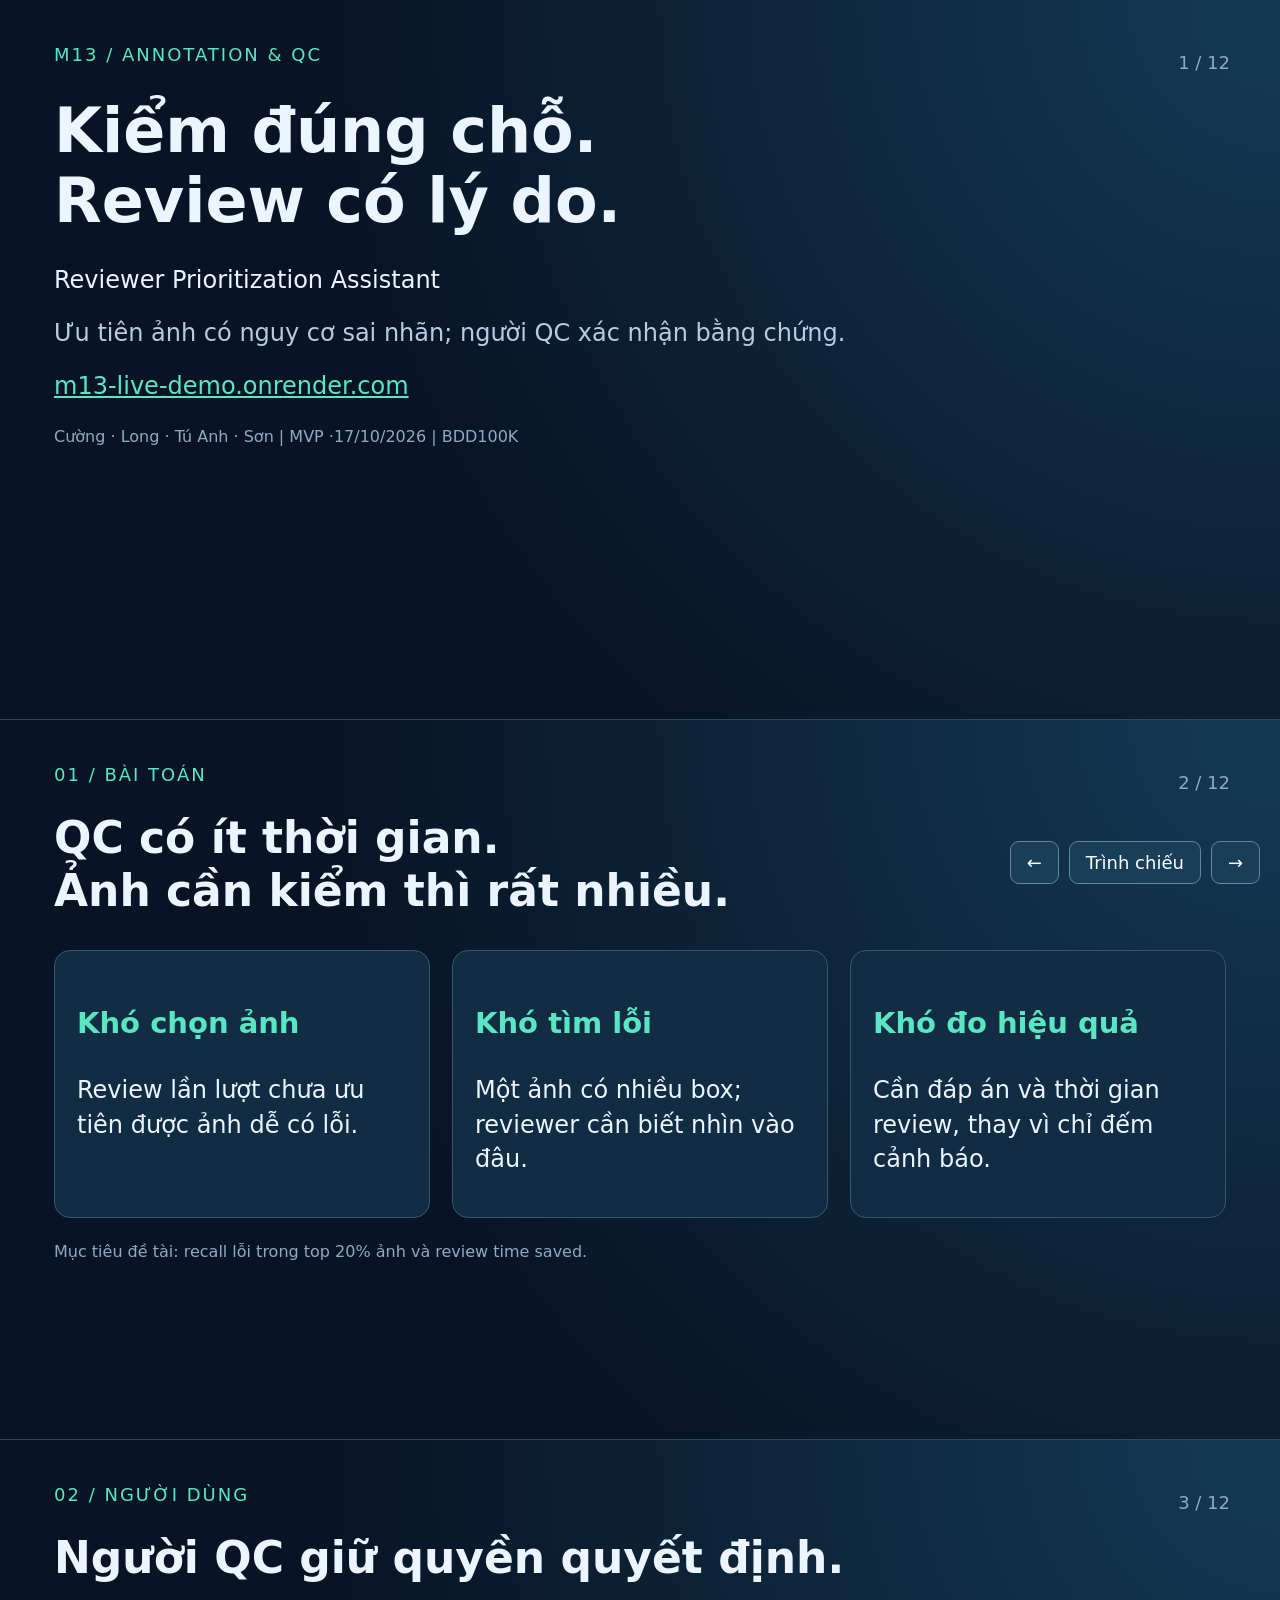
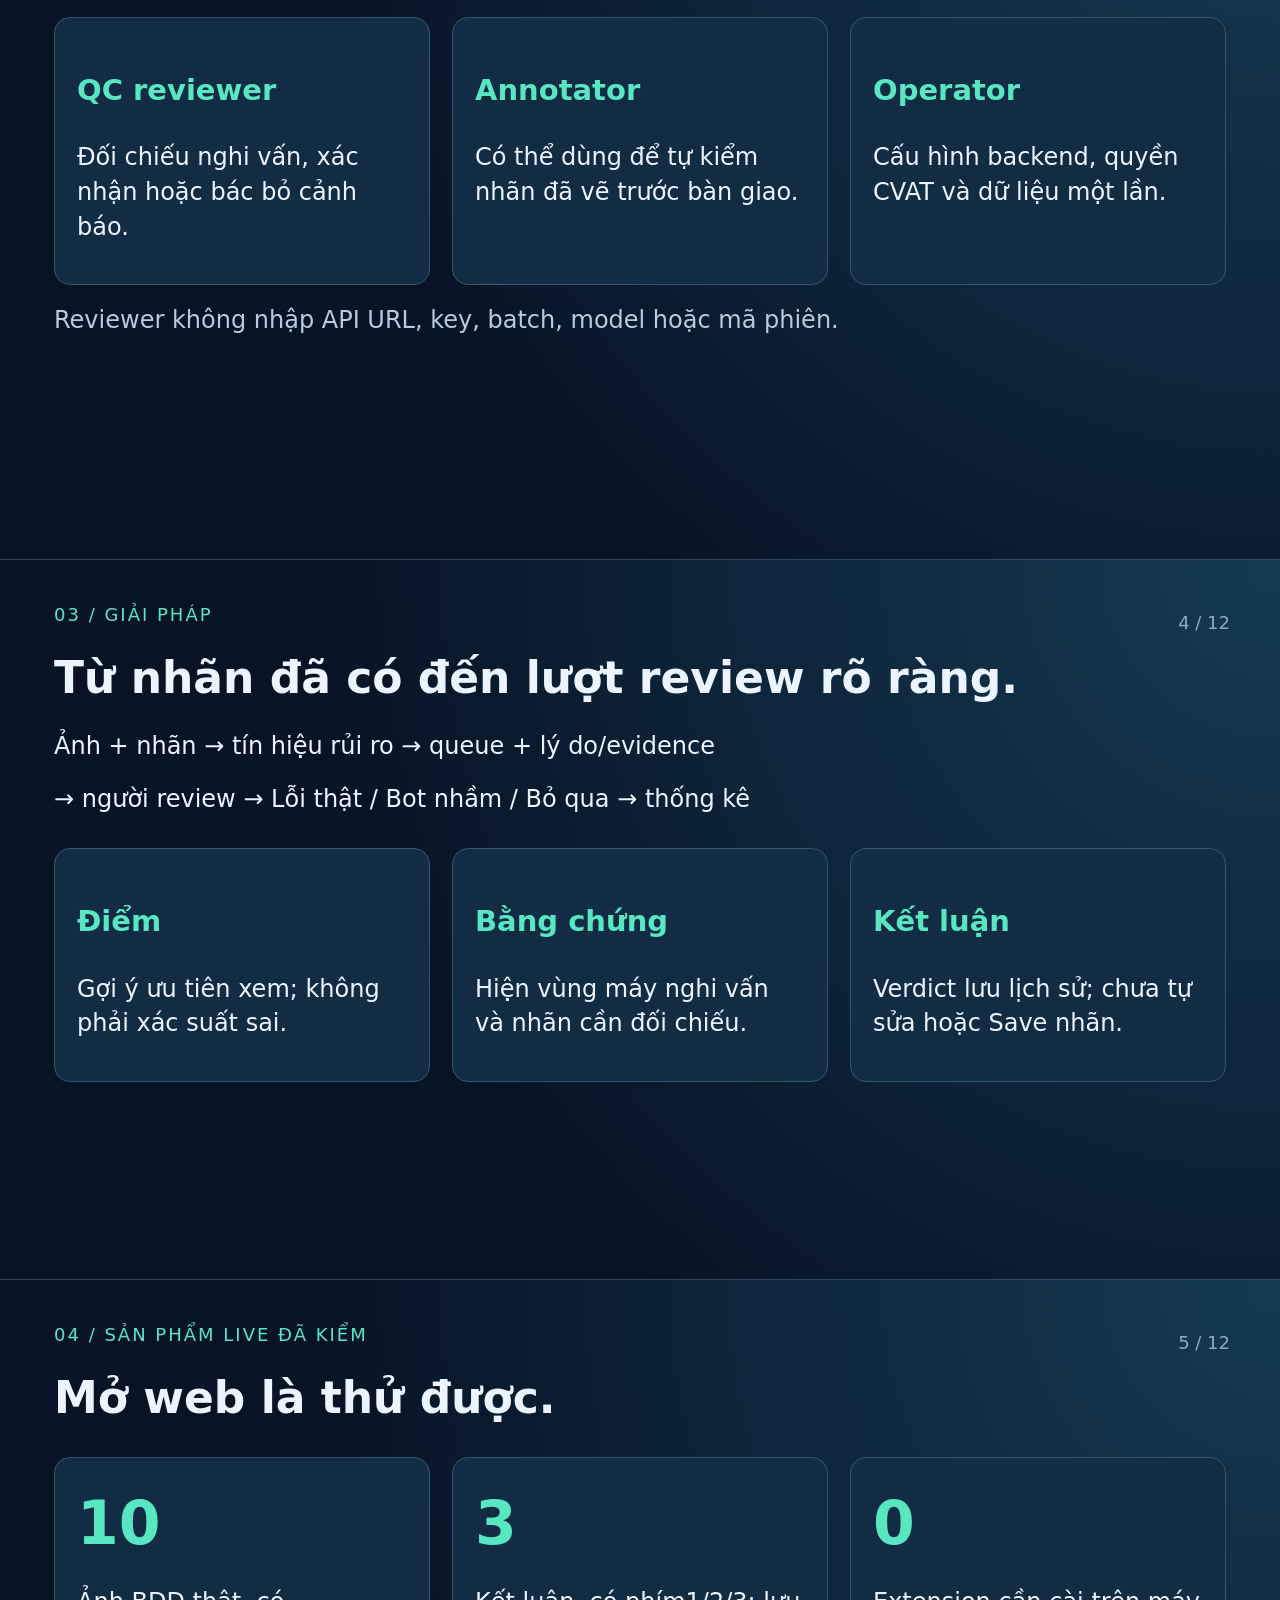
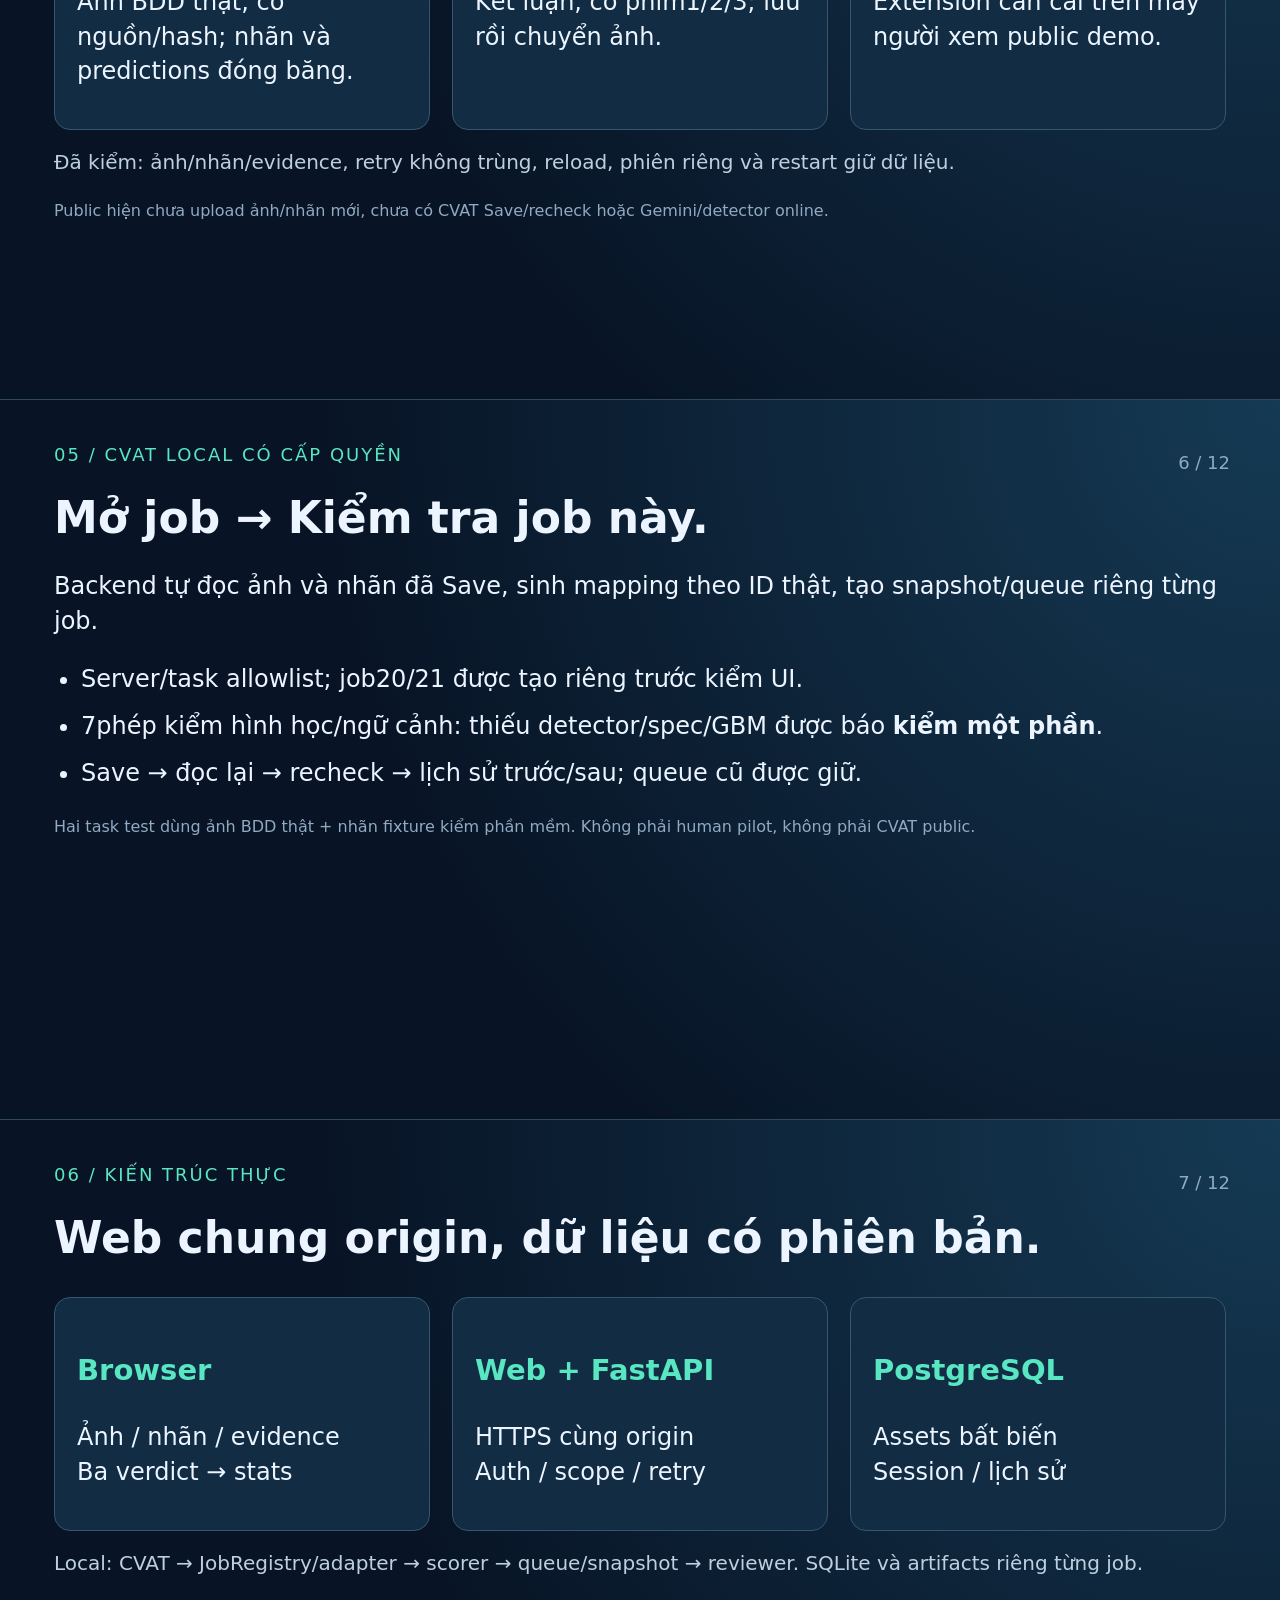
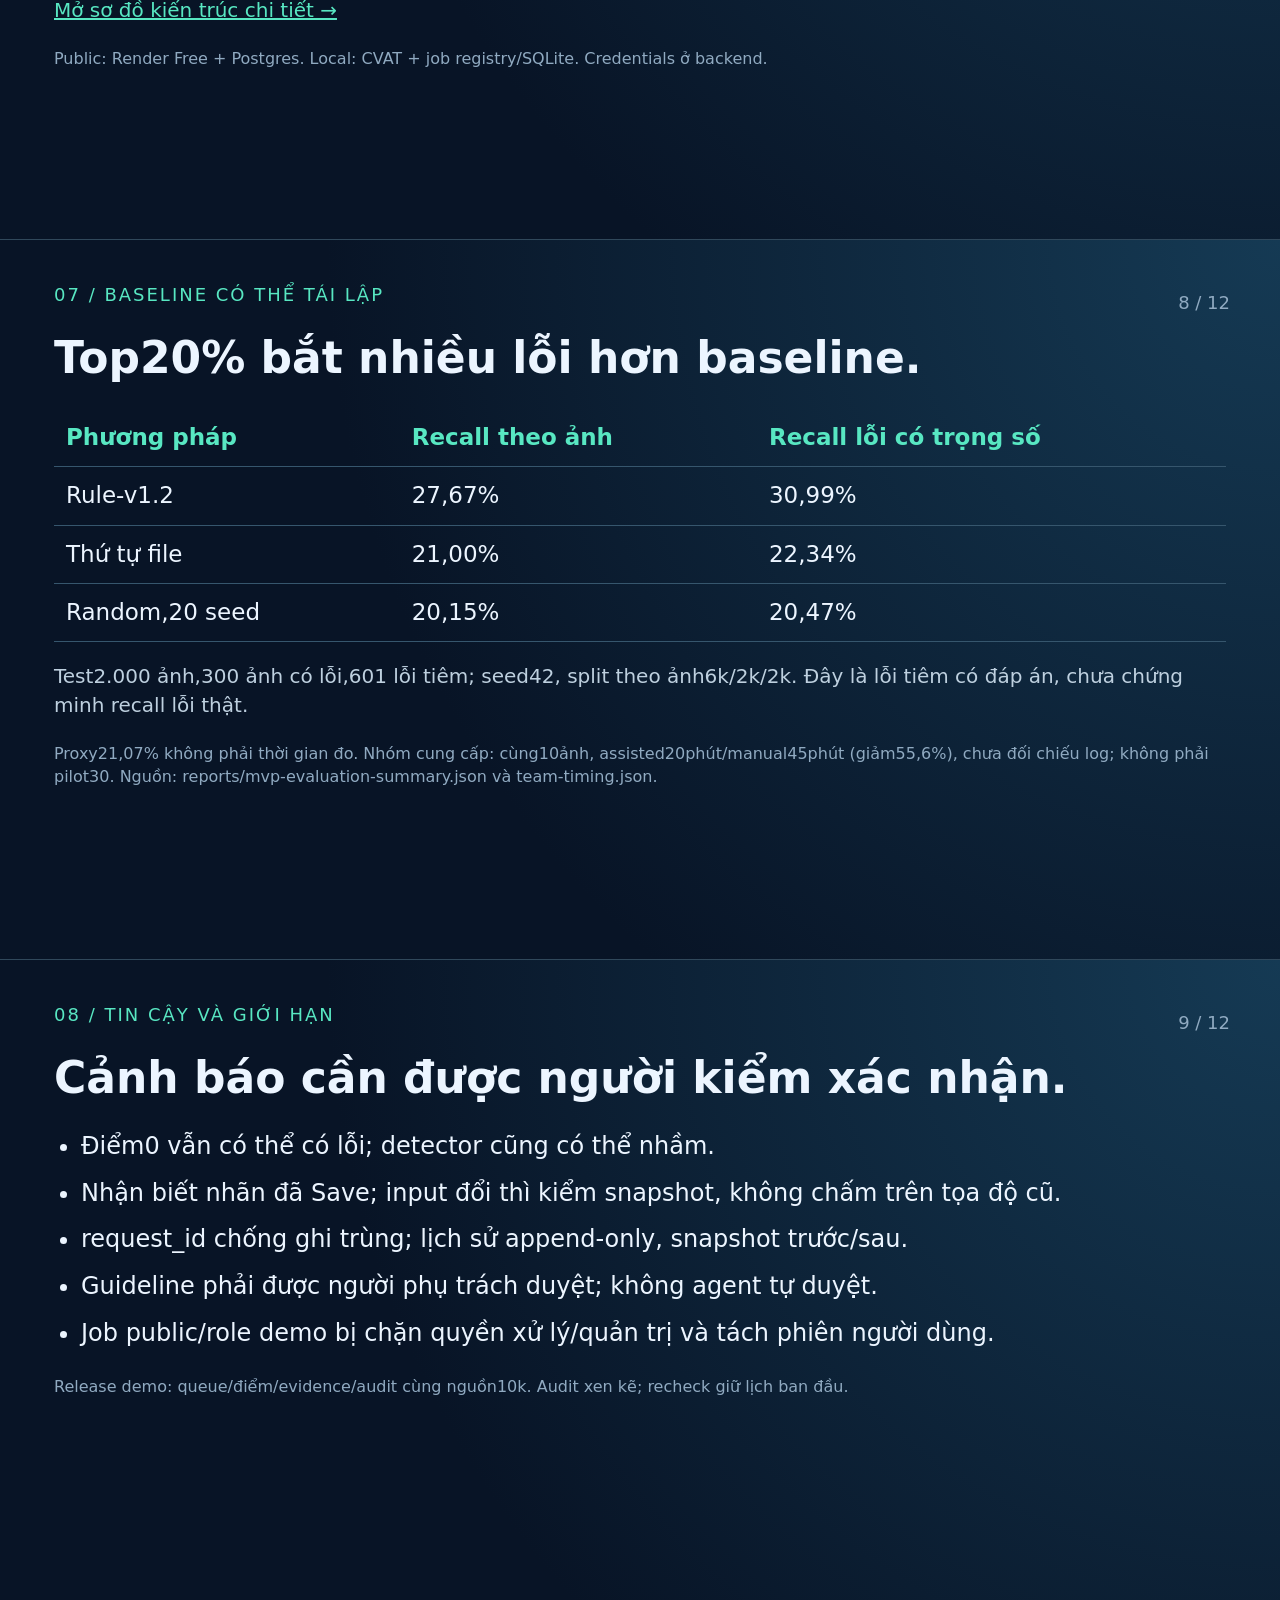
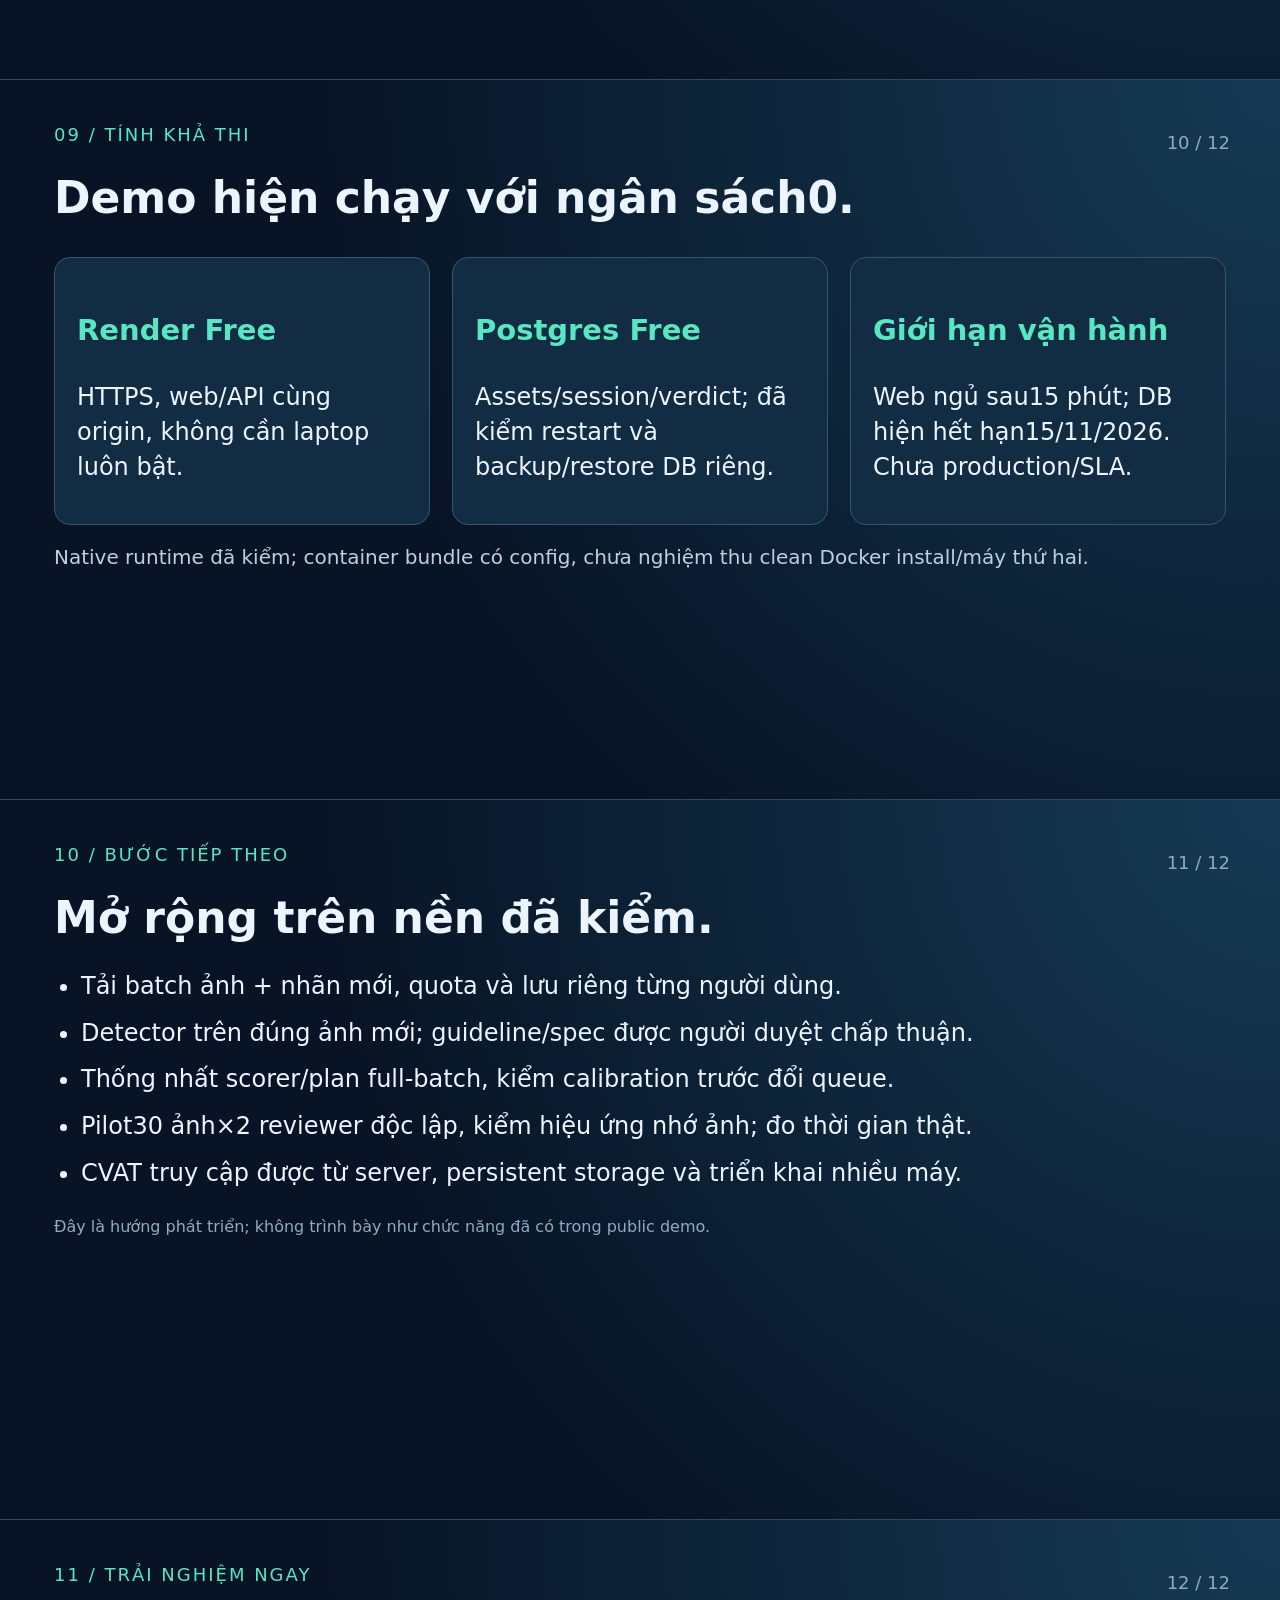
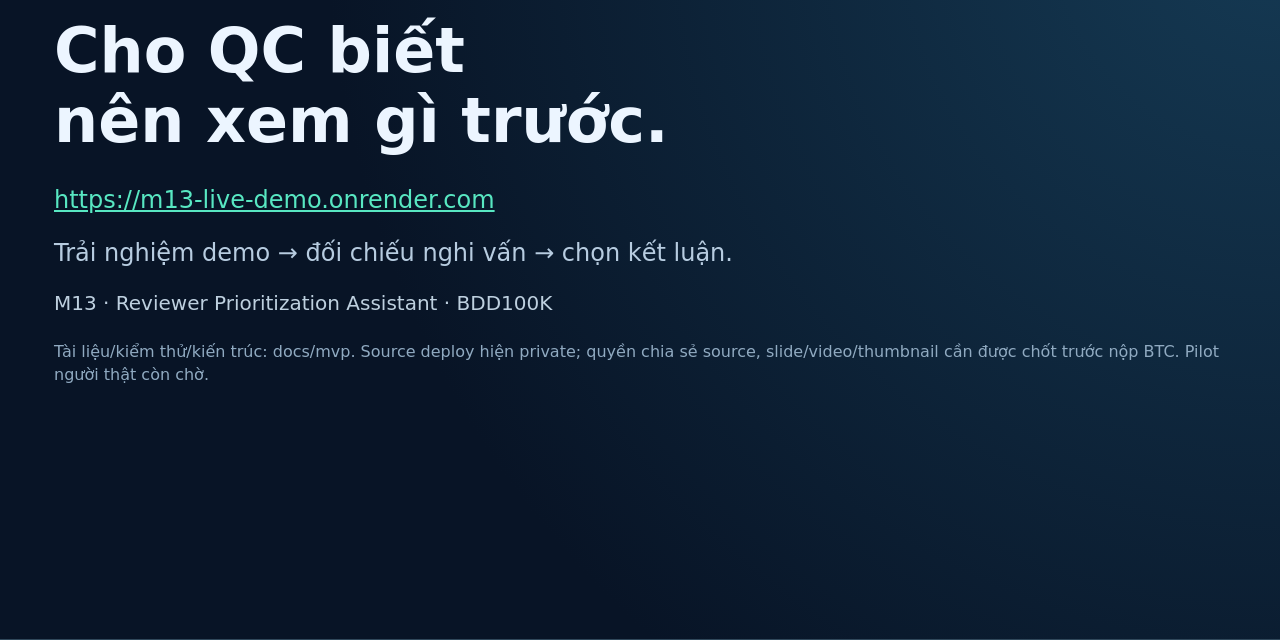
==== docs/mvp/pitch.html @ d835f3b0 "feat(mvp): align priority snapshots and publish verified demo handoff" ====
<!doctype html><html lang="vi"><meta charset="utf-8"><meta name="viewport" content="width=device-width,initial-scale=1">
<title>M13 · Reviewer Prioritization Assistant</title>
<style>
*{box-sizing:border-box}body{margin:0;background:#081426;color:#ecf5ff;font:24px/1.45 system-ui,sans-serif}a{color:#58e7c2}main{max-width:1280px;margin:auto}.slide{min-height:720px;padding:42px 54px;position:relative;border-bottom:1px solid #30485b;overflow:hidden;background:radial-gradient(circle at 100% 0,#153a54,#081426 65%)}.tag{color:#58e7c2;font-size:18px;letter-spacing:2px;text-transform:uppercase}h1{font-size:62px;line-height:1.12;max-width:1000px;margin:28px 0}h2{font-size:44px;line-height:1.2;margin:24px 0}h3{color:#58e7c2;font-size:29px}p{margin:18px 0}.sub{color:#b7cce0}.grid{display:grid;grid-template-columns:repeat(3,1fr);gap:22px;margin-top:32px}.card{border:1px solid #36566d;padding:22px;border-radius:16px;background:#122d43}.small{font-size:20px;color:#bed0df}.metric{font-size:60px;font-weight:750;color:#58e7c2}.foot{font-size:16px;color:#90aac1;margin-top:22px}ul{padding-left:27px}li{margin:12px 0}table{border-collapse:collapse;width:100%;font-size:23px;margin:20px 0}th,td{text-align:left;padding:12px;border-bottom:1px solid #36566d}th{color:#58e7c2}.arch{width:100%;max-height:470px;background:#f3f7fc;border-radius:12px}nav{position:fixed;right:20px;bottom:16px;display:flex;gap:10px;z-index:10}button{background:#1a3e58;color:#fff;border:1px solid #62869e;border-radius:9px;padding:10px 16px;font:18px system-ui;cursor:pointer}.counter{position:absolute;right:50px;top:50px;color:#90aac1;font-size:18px}.present .slide{display:none;height:100vh;min-height:720px}.present .slide.active{display:block}.present main{max-width:1440px}@media(max-width:800px){body{font-size:21px}.slide{padding:45px 25px}h1{font-size:44px}h2{font-size:33px}.grid{grid-template-columns:1fr}.present .slide{height:auto}table{font-size:19px}}@page{size:1280px 720px;margin:0}@media print{body{print-color-adjust:exact;-webkit-print-color-adjust:exact}.slide,.present .slide{display:block!important;height:720px;min-height:720px;page-break-after:always;break-after:page}.slide:last-child{page-break-after:auto}nav{display:none}h1{font-size:58px}h2{font-size:42px}.grid{grid-template-columns:repeat(3,1fr)}}
</style><main>
<section class="slide"><div class="tag">M13 / Annotation &amp; QC</div><h1>Kiểm đúng chỗ.<br>Review có lý do.</h1><p>Reviewer Prioritization Assistant</p><p class="sub">Ưu tiên ảnh có nguy cơ sai nhãn; người QC xác nhận bằng chứng.</p><p><a href="https://m13-live-demo.onrender.com">m13-live-demo.onrender.com</a></p><div class="foot">Cường · Long · Tú Anh · Sơn | MVP ·17/10/2026 | BDD100K</div></section>
<section class="slide"><div class="tag">01 / Bài toán</div><h2>QC có ít thời gian.<br>Ảnh cần kiểm thì rất nhiều.</h2><div class="grid"><div class="card"><h3>Khó chọn ảnh</h3><p>Review lần lượt chưa ưu tiên được ảnh dễ có lỗi.</p></div><div class="card"><h3>Khó tìm lỗi</h3><p>Một ảnh có nhiều box; reviewer cần biết nhìn vào đâu.</p></div><div class="card"><h3>Khó đo hiệu quả</h3><p>Cần đáp án và thời gian review, thay vì chỉ đếm cảnh báo.</p></div></div><p class="foot">Mục tiêu đề tài: recall lỗi trong top 20% ảnh và review time saved.</p></section>
<section class="slide"><div class="tag">02 / Người dùng</div><h2>Người QC giữ quyền quyết định.</h2><div class="grid"><div class="card"><h3>QC reviewer</h3><p>Đối chiếu nghi vấn, xác nhận hoặc bác bỏ cảnh báo.</p></div><div class="card"><h3>Annotator</h3><p>Có thể dùng để tự kiểm nhãn đã vẽ trước bàn giao.</p></div><div class="card"><h3>Operator</h3><p>Cấu hình backend, quyền CVAT và dữ liệu một lần.</p></div></div><p class="sub">Reviewer không nhập API URL, key, batch, model hoặc mã phiên.</p></section>
<section class="slide"><div class="tag">03 / Giải pháp</div><h2>Từ nhãn đã có đến lượt review rõ ràng.</h2><p>Ảnh + nhãn → tín hiệu rủi ro → queue + lý do/evidence</p><p>→ người review → Lỗi thật / Bot nhầm / Bỏ qua → thống kê</p><div class="grid"><div class="card"><h3>Điểm</h3><p>Gợi ý ưu tiên xem; không phải xác suất sai.</p></div><div class="card"><h3>Bằng chứng</h3><p>Hiện vùng máy nghi vấn và nhãn cần đối chiếu.</p></div><div class="card"><h3>Kết luận</h3><p>Verdict lưu lịch sử; chưa tự sửa hoặc Save nhãn.</p></div></div></section>
<section class="slide"><div class="tag">04 / Sản phẩm live đã kiểm</div><h2>Mở web là thử được.</h2><div class="grid"><div class="card"><div class="metric">10</div><p>Ảnh BDD thật, có nguồn/hash; nhãn và predictions đóng băng.</p></div><div class="card"><div class="metric">3</div><p>Kết luận, có phím1/2/3; lưu rồi chuyển ảnh.</p></div><div class="card"><div class="metric">0</div><p>Extension cần cài trên máy người xem public demo.</p></div></div><p class="small">Đã kiểm: ảnh/nhãn/evidence, retry không trùng, reload, phiên riêng và restart giữ dữ liệu.</p><p class="foot">Public hiện chưa upload ảnh/nhãn mới, chưa có CVAT Save/recheck hoặc Gemini/detector online.</p></section>
<section class="slide"><div class="tag">05 / CVAT local có cấp quyền</div><h2>Mở job → Kiểm tra job này.</h2><p>Backend tự đọc ảnh và nhãn đã Save, sinh mapping theo ID thật, tạo snapshot/queue riêng từng job.</p><ul><li>Server/task allowlist; job20/21 được tạo riêng trước kiểm UI.</li><li>7phép kiểm hình học/ngữ cảnh: thiếu detector/spec/GBM được báo <strong>kiểm một phần</strong>.</li><li>Save → đọc lại → recheck → lịch sử trước/sau; queue cũ được giữ.</li></ul><p class="foot">Hai task test dùng ảnh BDD thật + nhãn fixture kiểm phần mềm. Không phải human pilot, không phải CVAT public.</p></section>
<section class="slide"><div class="tag">06 / Kiến trúc thực</div><h2>Web chung origin, dữ liệu có phiên bản.</h2><div class="grid"><div class="card"><h3>Browser</h3><p>Ảnh / nhãn / evidence<br>Ba verdict → stats</p></div><div class="card"><h3>Web + FastAPI</h3><p>HTTPS cùng origin<br>Auth / scope / retry</p></div><div class="card"><h3>PostgreSQL</h3><p>Assets bất biến<br>Session / lịch sử</p></div></div><p class="small">Local: CVAT → JobRegistry/adapter → scorer → queue/snapshot → reviewer. SQLite và artifacts riêng từng job.</p><p class="small"><a href="architecture.svg">Mở sơ đồ kiến trúc chi tiết →</a></p><p class="foot">Public: Render Free + Postgres. Local: CVAT + job registry/SQLite. Credentials ở backend.</p></section>
<section class="slide"><div class="tag">07 / Baseline có thể tái lập</div><h2>Top20% bắt nhiều lỗi hơn baseline.</h2><table><tr><th>Phương pháp</th><th>Recall theo ảnh</th><th>Recall lỗi có trọng số</th></tr><tr><td>Rule-v1.2</td><td>27,67%</td><td>30,99%</td></tr><tr><td>Thứ tự file</td><td>21,00%</td><td>22,34%</td></tr><tr><td>Random,20 seed</td><td>20,15%</td><td>20,47%</td></tr></table><p class="small">Test2.000 ảnh,300 ảnh có lỗi,601 lỗi tiêm; seed42, split theo ảnh6k/2k/2k. Đây là lỗi tiêm có đáp án, chưa chứng minh recall lỗi thật.</p><p class="foot">Proxy21,07% không phải thời gian đo. Nhóm cung cấp: cùng10ảnh, assisted20phút/manual45phút (giảm55,6%), chưa đối chiếu log; không phải pilot30. Nguồn: reports/mvp-evaluation-summary.json và team-timing.json.</p></section>
<section class="slide"><div class="tag">08 / Tin cậy và giới hạn</div><h2>Cảnh báo cần được người kiểm xác nhận.</h2><ul><li>Điểm0 vẫn có thể có lỗi; detector cũng có thể nhầm.</li><li>Nhận biết nhãn đã Save; input đổi thì kiểm snapshot, không chấm trên tọa độ cũ.</li><li>request_id chống ghi trùng; lịch sử append-only, snapshot trước/sau.</li><li>Guideline phải được người phụ trách duyệt; không agent tự duyệt.</li><li>Job public/role demo bị chặn quyền xử lý/quản trị và tách phiên người dùng.</li></ul><p class="foot">Release demo: queue/điểm/evidence/audit cùng nguồn10k. Audit xen kẽ; recheck giữ lịch ban đầu.</p></section>
<section class="slide"><div class="tag">09 / Tính khả thi</div><h2>Demo hiện chạy với ngân sách0.</h2><div class="grid"><div class="card"><h3>Render Free</h3><p>HTTPS, web/API cùng origin, không cần laptop luôn bật.</p></div><div class="card"><h3>Postgres Free</h3><p>Assets/session/verdict; đã kiểm restart và backup/restore DB riêng.</p></div><div class="card"><h3>Giới hạn vận hành</h3><p>Web ngủ sau15 phút; DB hiện hết hạn15/11/2026. Chưa production/SLA.</p></div></div><p class="small">Native runtime đã kiểm; container bundle có config, chưa nghiệm thu clean Docker install/máy thứ hai.</p></section>
<section class="slide"><div class="tag">10 / Bước tiếp theo</div><h2>Mở rộng trên nền đã kiểm.</h2><ul><li>Tải batch ảnh + nhãn mới, quota và lưu riêng từng người dùng.</li><li>Detector trên đúng ảnh mới; guideline/spec được người duyệt chấp thuận.</li><li>Thống nhất scorer/plan full-batch, kiểm calibration trước đổi queue.</li><li>Pilot30 ảnh×2 reviewer độc lập, kiểm hiệu ứng nhớ ảnh; đo thời gian thật.</li><li>CVAT truy cập được từ server, persistent storage và triển khai nhiều máy.</li></ul><p class="foot">Đây là hướng phát triển; không trình bày như chức năng đã có trong public demo.</p></section>
<section class="slide"><div class="tag">11 / Trải nghiệm ngay</div><h1>Cho QC biết<br>nên xem gì trước.</h1><p><a href="https://m13-live-demo.onrender.com">https://m13-live-demo.onrender.com</a></p><p class="sub">Trải nghiệm demo → đối chiếu nghi vấn → chọn kết luận.</p><p class="small">M13 · Reviewer Prioritization Assistant · BDD100K</p><p class="foot">Tài liệu/kiểm thử/kiến trúc: docs/mvp. Source deploy hiện private; quyền chia sẻ source, slide/video/thumbnail cần được chốt trước nộp BTC. Pilot người thật còn chờ.</p></section>
</main><nav><button id="prev">←</button><button id="mode">Trình chiếu</button><button id="next">→</button></nav>
<script>
const slides=[...document.querySelectorAll('.slide')];let at=0;
slides.forEach((s,i)=>{let n=document.createElement('span');n.className='counter';n.textContent=`${i+1} / ${slides.length}`;s.append(n)});
function show(n){at=Math.max(0,Math.min(slides.length-1,n));slides.forEach((s,i)=>s.classList.toggle('active',i===at));if(!document.body.classList.contains('present'))slides[at].scrollIntoView({behavior:'smooth'})}
document.getElementById('mode').onclick=()=>{document.body.classList.toggle('present');show(at)};document.getElementById('prev').onclick=()=>show(at-1);document.getElementById('next').onclick=()=>show(at+1);
document.addEventListener('keydown',e=>{if(['ArrowRight','PageDown',' '].includes(e.key)){e.preventDefault();show(at+1)}if(['ArrowLeft','PageUp'].includes(e.key)){e.preventDefault();show(at-1)}if(e.key==='Escape')document.body.classList.remove('present')});show(0);
</script></html>
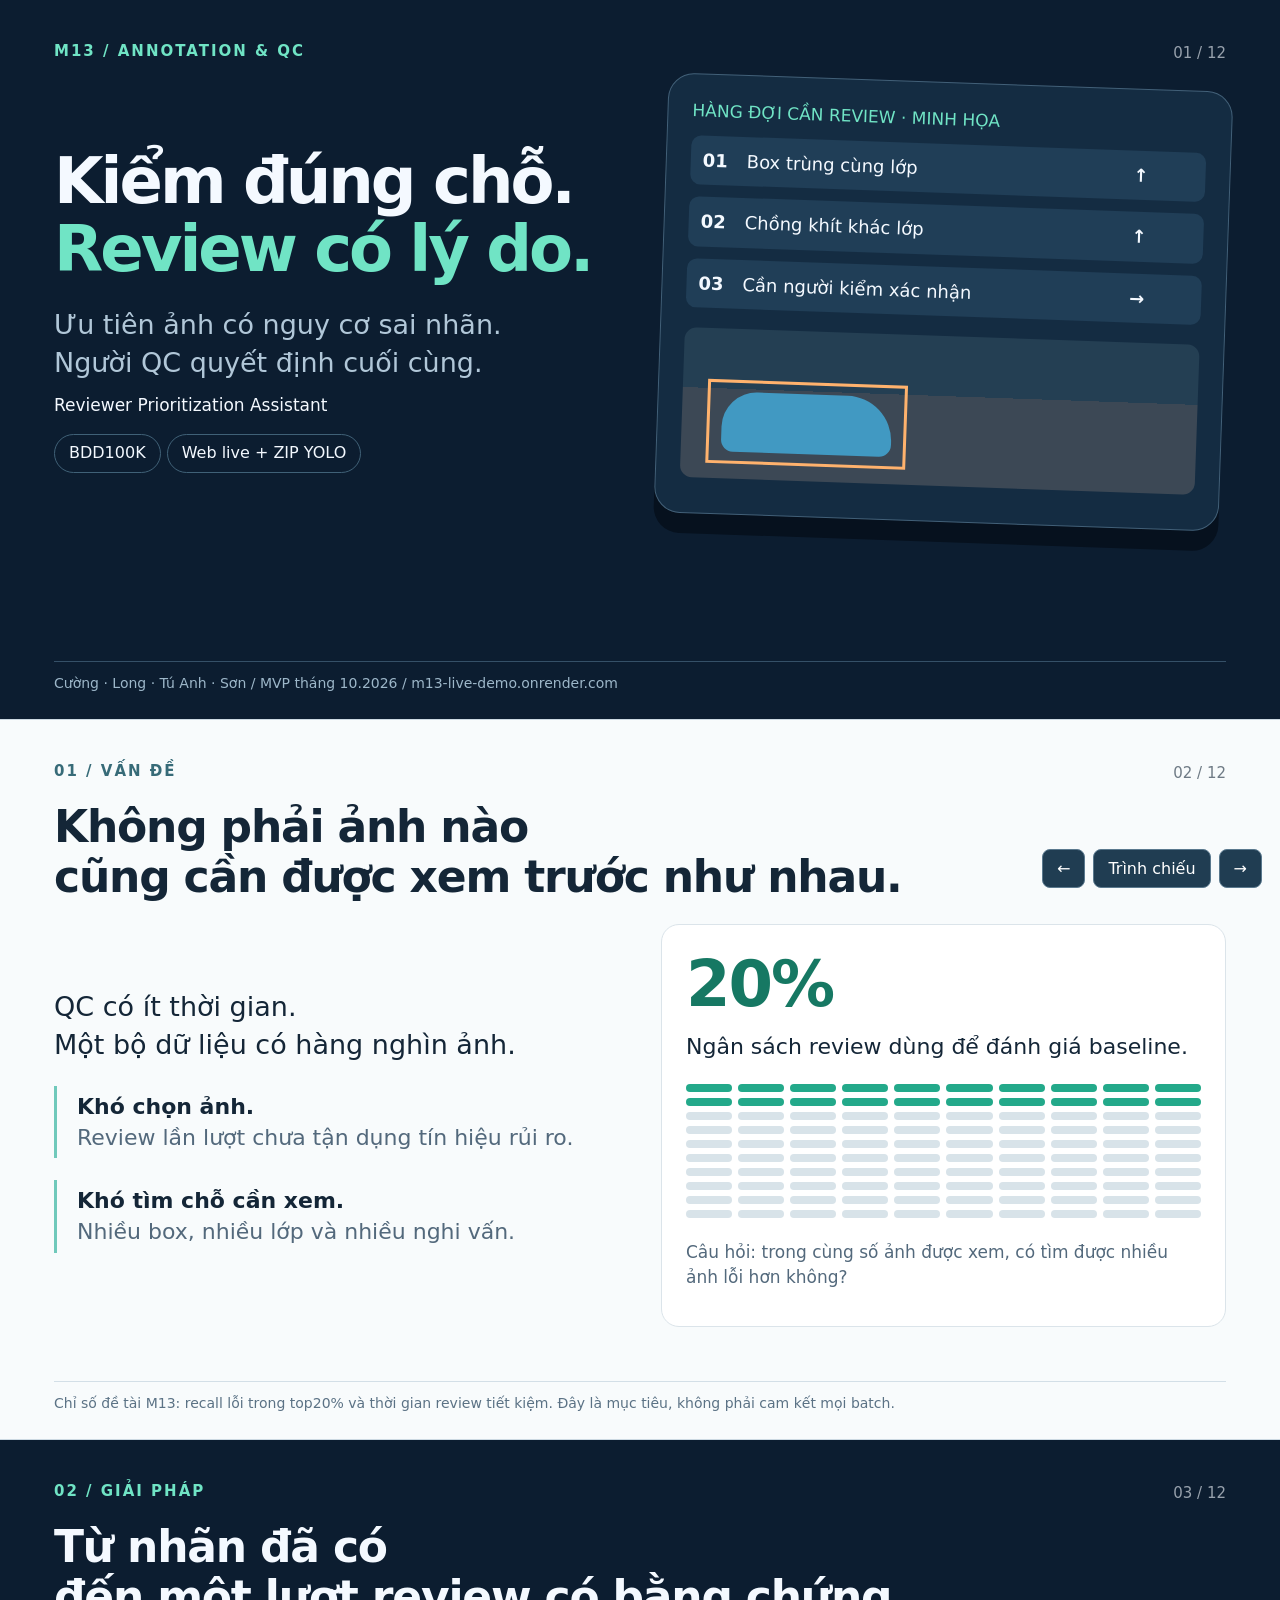
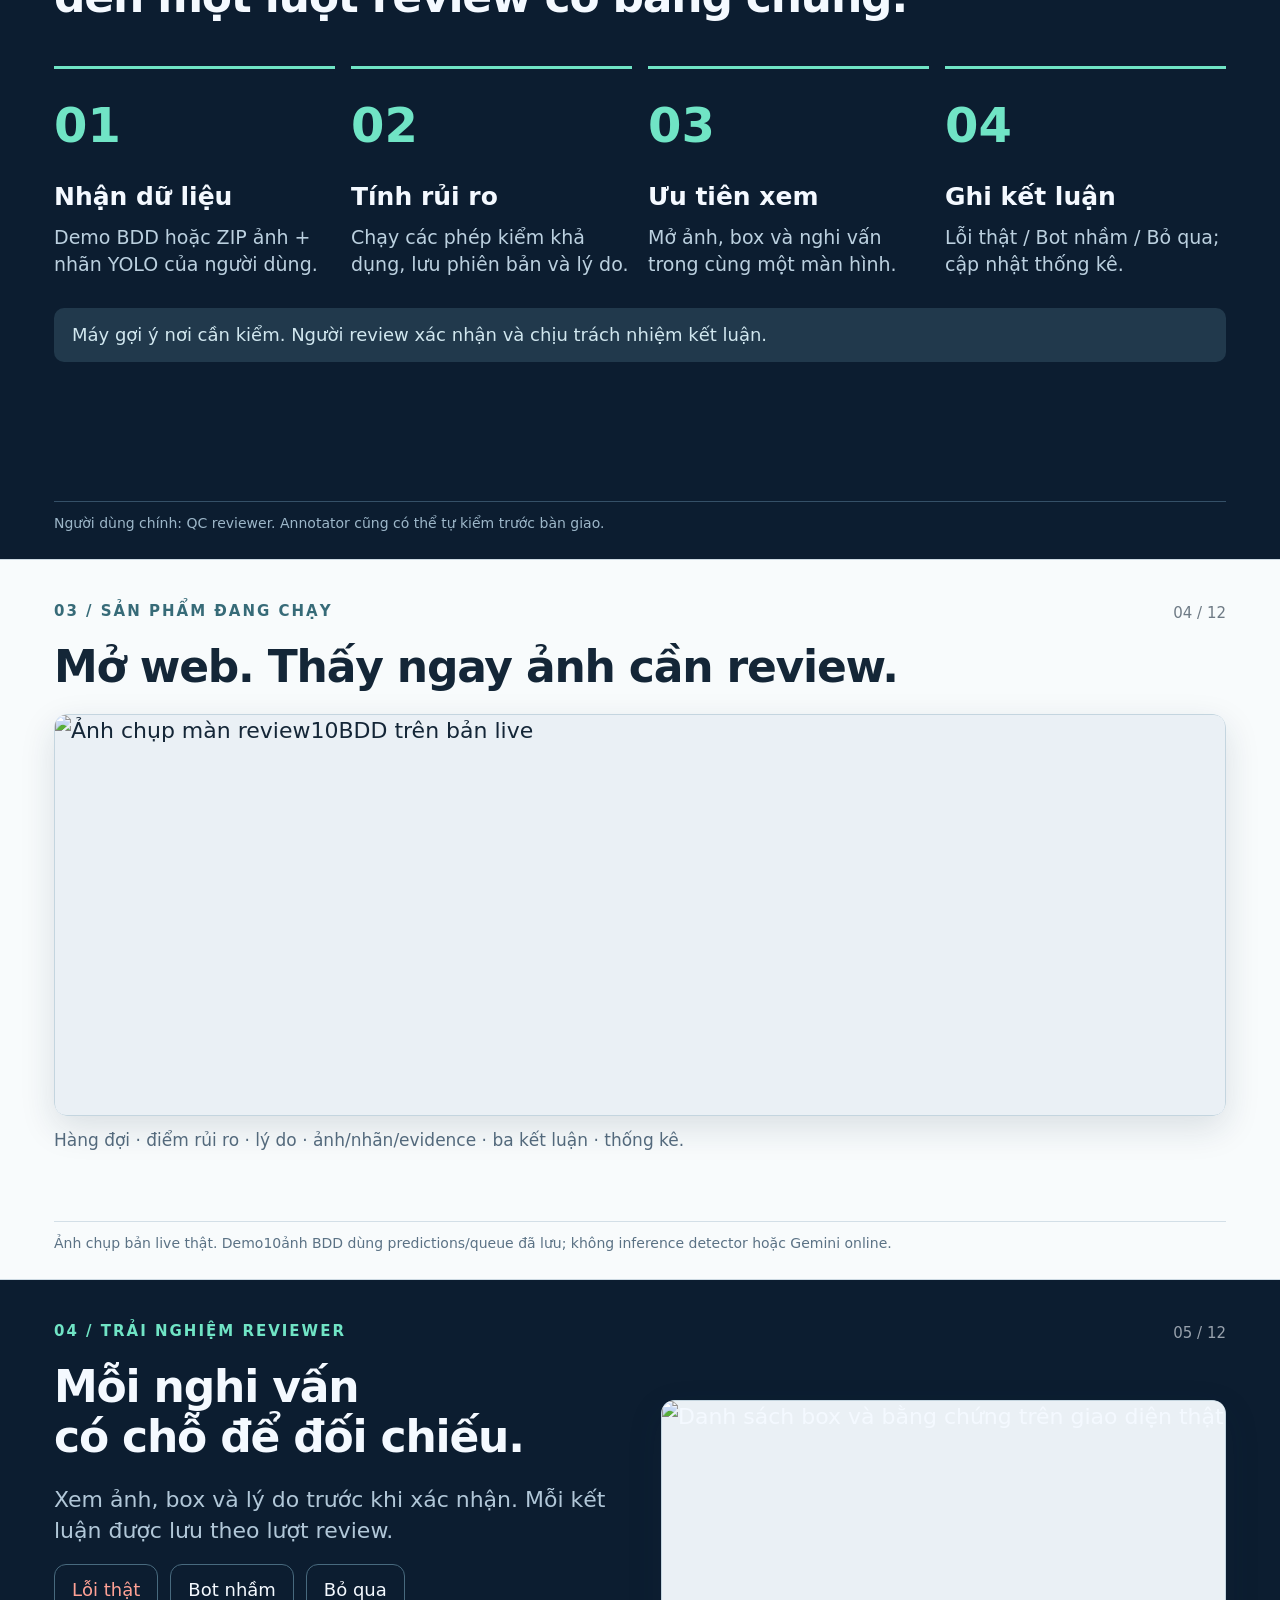
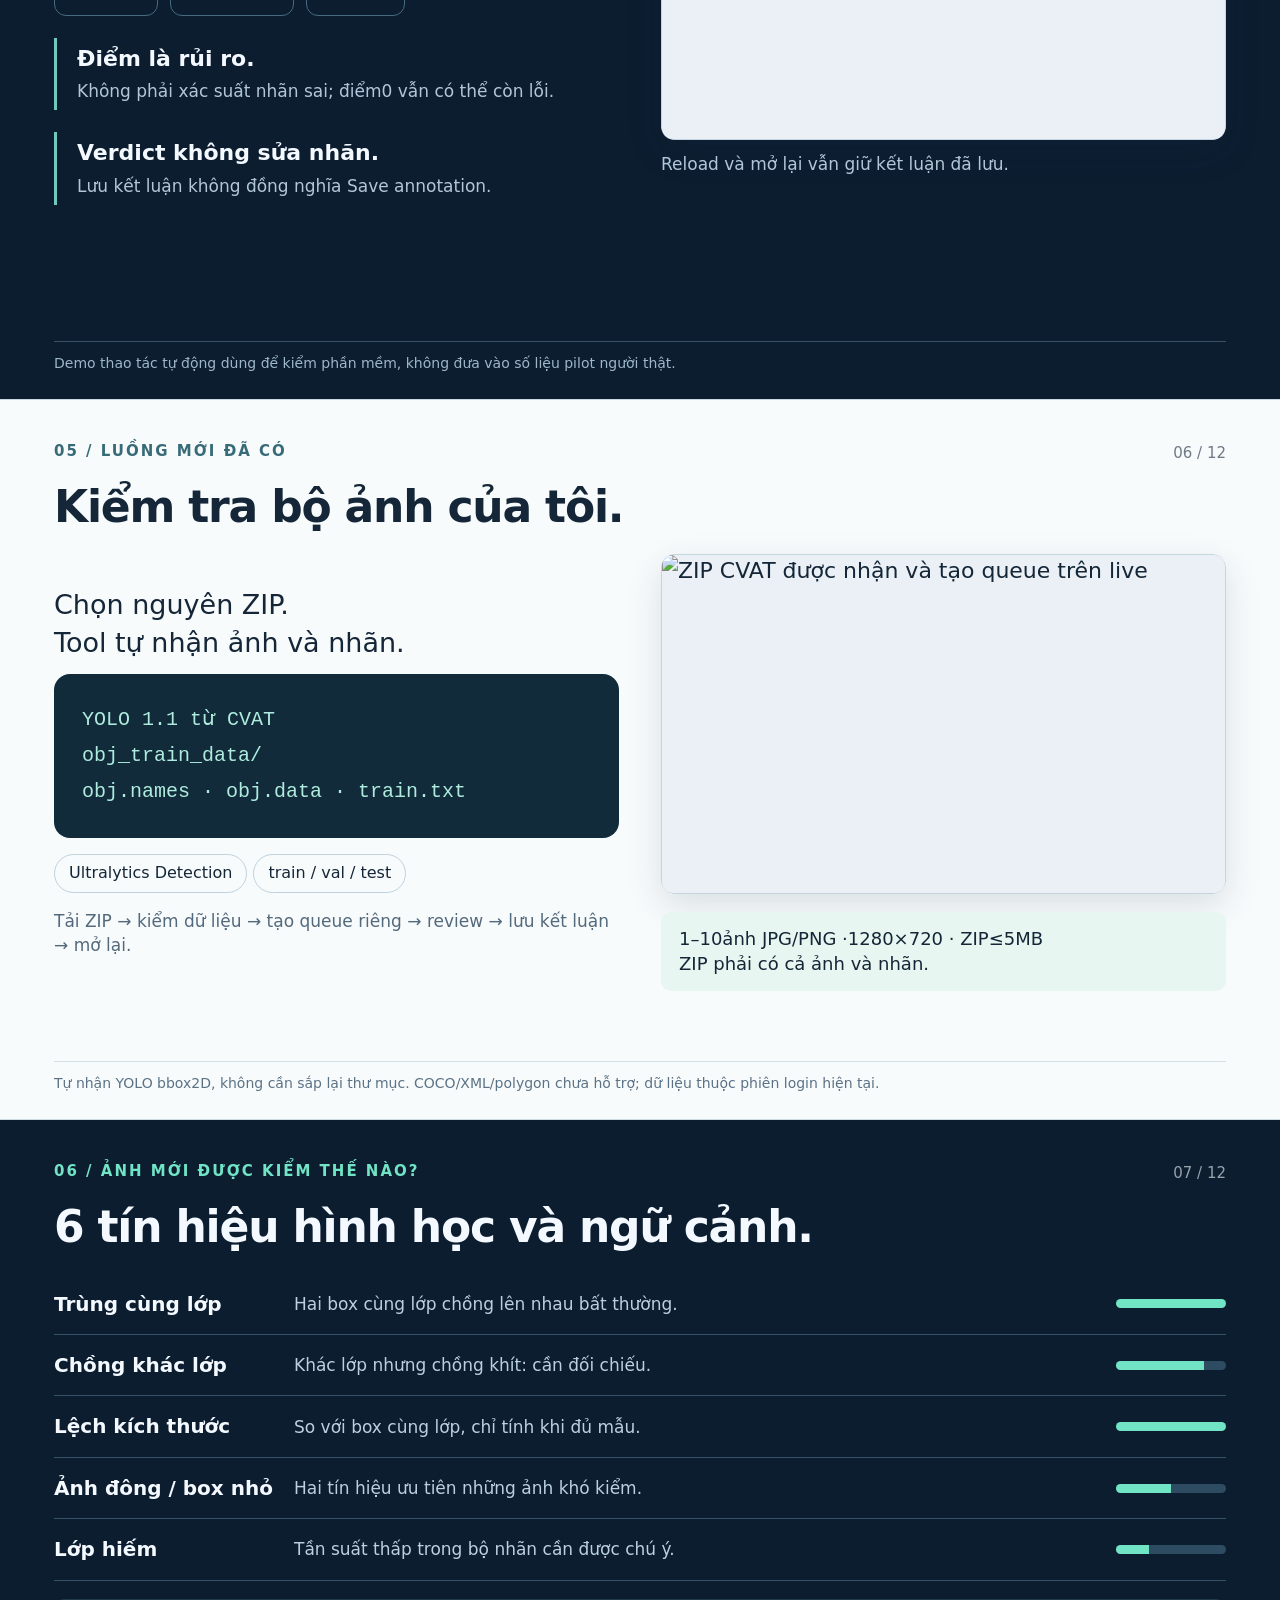
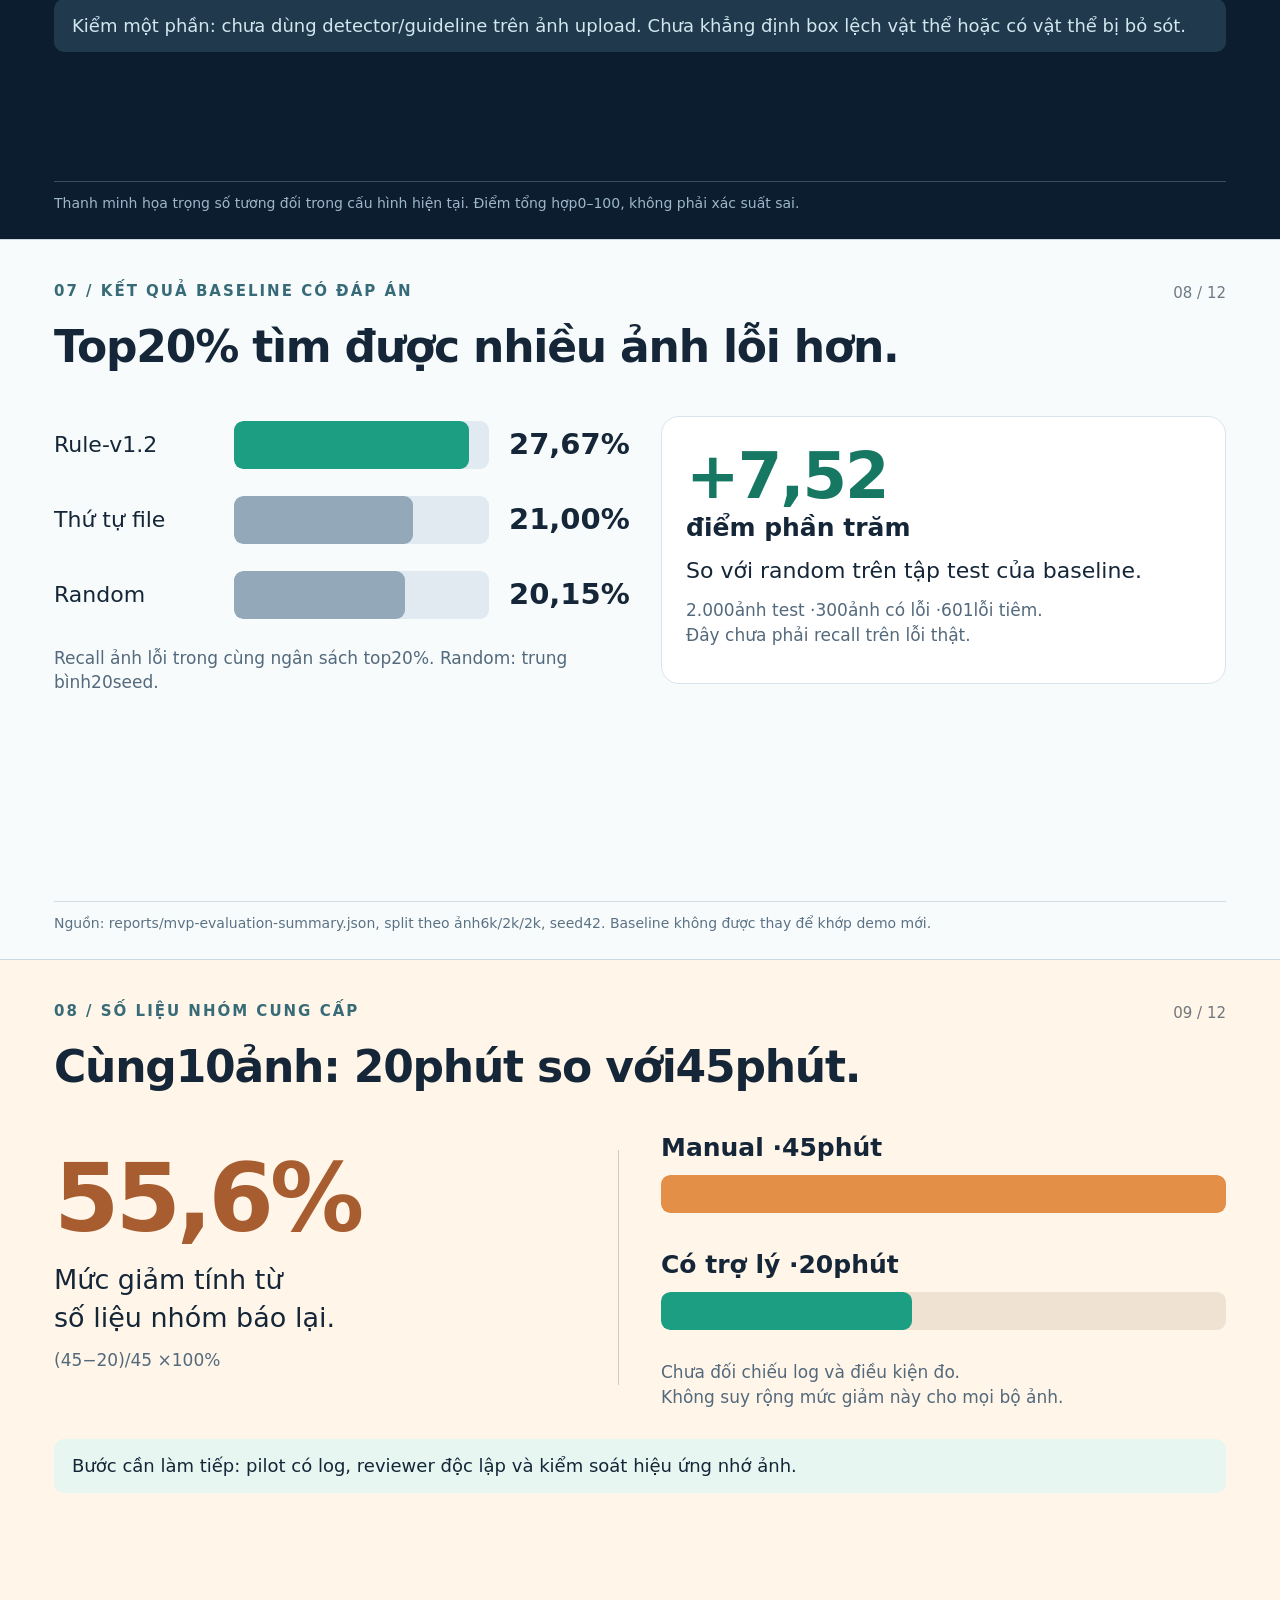
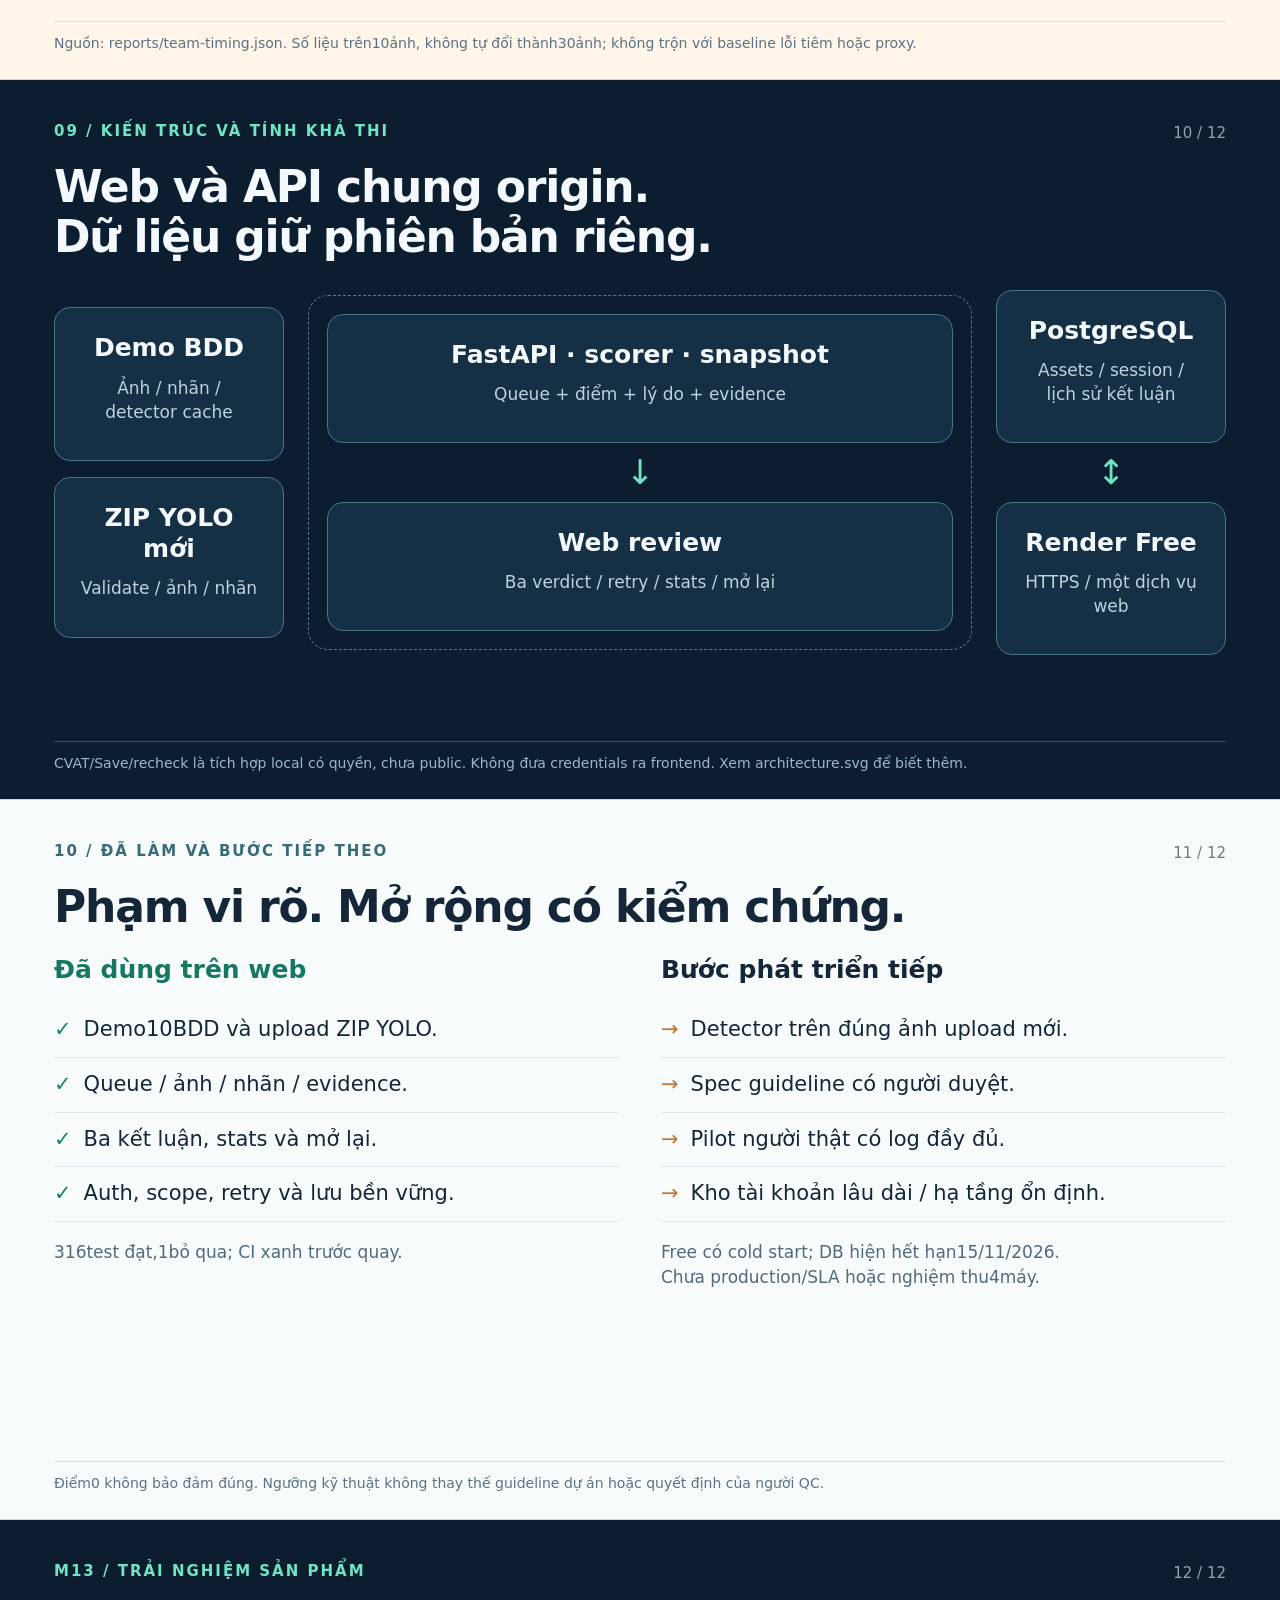
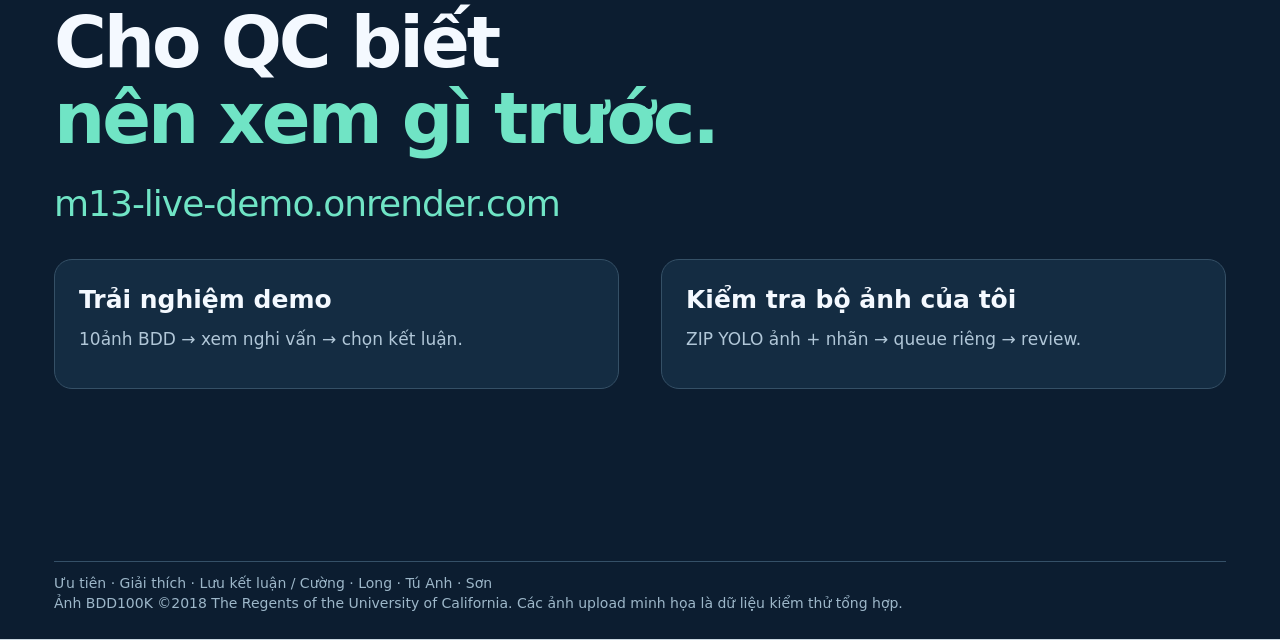
==== commit fa6fc009: "docs(mvp): publish complete source and refreshed submission handoff" ====
--- a/docs/mvp/pitch.html
+++ b/docs/mvp/pitch.html
@@ -1,25 +1,27 @@
-<!doctype html><html lang="vi"><meta charset="utf-8"><meta name="viewport" content="width=device-width,initial-scale=1">
-<title>M13 · Reviewer Prioritization Assistant</title>
+<!doctype html><html lang="vi"><head><meta charset="utf-8"><meta name="viewport" content="width=device-width,initial-scale=1">
+<title>M13 · Kiểm đúng chỗ. Review có lý do.</title>
 <style>
-*{box-sizing:border-box}body{margin:0;background:#081426;color:#ecf5ff;font:24px/1.45 system-ui,sans-serif}a{color:#58e7c2}main{max-width:1280px;margin:auto}.slide{min-height:720px;padding:42px 54px;position:relative;border-bottom:1px solid #30485b;overflow:hidden;background:radial-gradient(circle at 100% 0,#153a54,#081426 65%)}.tag{color:#58e7c2;font-size:18px;letter-spacing:2px;text-transform:uppercase}h1{font-size:62px;line-height:1.12;max-width:1000px;margin:28px 0}h2{font-size:44px;line-height:1.2;margin:24px 0}h3{color:#58e7c2;font-size:29px}p{margin:18px 0}.sub{color:#b7cce0}.grid{display:grid;grid-template-columns:repeat(3,1fr);gap:22px;margin-top:32px}.card{border:1px solid #36566d;padding:22px;border-radius:16px;background:#122d43}.small{font-size:20px;color:#bed0df}.metric{font-size:60px;font-weight:750;color:#58e7c2}.foot{font-size:16px;color:#90aac1;margin-top:22px}ul{padding-left:27px}li{margin:12px 0}table{border-collapse:collapse;width:100%;font-size:23px;margin:20px 0}th,td{text-align:left;padding:12px;border-bottom:1px solid #36566d}th{color:#58e7c2}.arch{width:100%;max-height:470px;background:#f3f7fc;border-radius:12px}nav{position:fixed;right:20px;bottom:16px;display:flex;gap:10px;z-index:10}button{background:#1a3e58;color:#fff;border:1px solid #62869e;border-radius:9px;padding:10px 16px;font:18px system-ui;cursor:pointer}.counter{position:absolute;right:50px;top:50px;color:#90aac1;font-size:18px}.present .slide{display:none;height:100vh;min-height:720px}.present .slide.active{display:block}.present main{max-width:1440px}@media(max-width:800px){body{font-size:21px}.slide{padding:45px 25px}h1{font-size:44px}h2{font-size:33px}.grid{grid-template-columns:1fr}.present .slide{height:auto}table{font-size:19px}}@page{size:1280px 720px;margin:0}@media print{body{print-color-adjust:exact;-webkit-print-color-adjust:exact}.slide,.present .slide{display:block!important;height:720px;min-height:720px;page-break-after:always;break-after:page}.slide:last-child{page-break-after:auto}nav{display:none}h1{font-size:58px}h2{font-size:42px}.grid{grid-template-columns:repeat(3,1fr)}}
-</style><main>
-<section class="slide"><div class="tag">M13 / Annotation &amp; QC</div><h1>Kiểm đúng chỗ.<br>Review có lý do.</h1><p>Reviewer Prioritization Assistant</p><p class="sub">Ưu tiên ảnh có nguy cơ sai nhãn; người QC xác nhận bằng chứng.</p><p><a href="https://m13-live-demo.onrender.com">m13-live-demo.onrender.com</a></p><div class="foot">Cường · Long · Tú Anh · Sơn | MVP ·17/10/2026 | BDD100K</div></section>
-<section class="slide"><div class="tag">01 / Bài toán</div><h2>QC có ít thời gian.<br>Ảnh cần kiểm thì rất nhiều.</h2><div class="grid"><div class="card"><h3>Khó chọn ảnh</h3><p>Review lần lượt chưa ưu tiên được ảnh dễ có lỗi.</p></div><div class="card"><h3>Khó tìm lỗi</h3><p>Một ảnh có nhiều box; reviewer cần biết nhìn vào đâu.</p></div><div class="card"><h3>Khó đo hiệu quả</h3><p>Cần đáp án và thời gian review, thay vì chỉ đếm cảnh báo.</p></div></div><p class="foot">Mục tiêu đề tài: recall lỗi trong top 20% ảnh và review time saved.</p></section>
-<section class="slide"><div class="tag">02 / Người dùng</div><h2>Người QC giữ quyền quyết định.</h2><div class="grid"><div class="card"><h3>QC reviewer</h3><p>Đối chiếu nghi vấn, xác nhận hoặc bác bỏ cảnh báo.</p></div><div class="card"><h3>Annotator</h3><p>Có thể dùng để tự kiểm nhãn đã vẽ trước bàn giao.</p></div><div class="card"><h3>Operator</h3><p>Cấu hình backend, quyền CVAT và dữ liệu một lần.</p></div></div><p class="sub">Reviewer không nhập API URL, key, batch, model hoặc mã phiên.</p></section>
-<section class="slide"><div class="tag">03 / Giải pháp</div><h2>Từ nhãn đã có đến lượt review rõ ràng.</h2><p>Ảnh + nhãn → tín hiệu rủi ro → queue + lý do/evidence</p><p>→ người review → Lỗi thật / Bot nhầm / Bỏ qua → thống kê</p><div class="grid"><div class="card"><h3>Điểm</h3><p>Gợi ý ưu tiên xem; không phải xác suất sai.</p></div><div class="card"><h3>Bằng chứng</h3><p>Hiện vùng máy nghi vấn và nhãn cần đối chiếu.</p></div><div class="card"><h3>Kết luận</h3><p>Verdict lưu lịch sử; chưa tự sửa hoặc Save nhãn.</p></div></div></section>
-<section class="slide"><div class="tag">04 / Sản phẩm live đã kiểm</div><h2>Mở web là thử được.</h2><div class="grid"><div class="card"><div class="metric">10</div><p>Ảnh BDD thật, có nguồn/hash; nhãn và predictions đóng băng.</p></div><div class="card"><div class="metric">3</div><p>Kết luận, có phím1/2/3; lưu rồi chuyển ảnh.</p></div><div class="card"><div class="metric">0</div><p>Extension cần cài trên máy người xem public demo.</p></div></div><p class="small">Đã kiểm: ảnh/nhãn/evidence, retry không trùng, reload, phiên riêng và restart giữ dữ liệu.</p><p class="foot">Public hiện chưa upload ảnh/nhãn mới, chưa có CVAT Save/recheck hoặc Gemini/detector online.</p></section>
-<section class="slide"><div class="tag">05 / CVAT local có cấp quyền</div><h2>Mở job → Kiểm tra job này.</h2><p>Backend tự đọc ảnh và nhãn đã Save, sinh mapping theo ID thật, tạo snapshot/queue riêng từng job.</p><ul><li>Server/task allowlist; job20/21 được tạo riêng trước kiểm UI.</li><li>7phép kiểm hình học/ngữ cảnh: thiếu detector/spec/GBM được báo <strong>kiểm một phần</strong>.</li><li>Save → đọc lại → recheck → lịch sử trước/sau; queue cũ được giữ.</li></ul><p class="foot">Hai task test dùng ảnh BDD thật + nhãn fixture kiểm phần mềm. Không phải human pilot, không phải CVAT public.</p></section>
-<section class="slide"><div class="tag">06 / Kiến trúc thực</div><h2>Web chung origin, dữ liệu có phiên bản.</h2><div class="grid"><div class="card"><h3>Browser</h3><p>Ảnh / nhãn / evidence<br>Ba verdict → stats</p></div><div class="card"><h3>Web + FastAPI</h3><p>HTTPS cùng origin<br>Auth / scope / retry</p></div><div class="card"><h3>PostgreSQL</h3><p>Assets bất biến<br>Session / lịch sử</p></div></div><p class="small">Local: CVAT → JobRegistry/adapter → scorer → queue/snapshot → reviewer. SQLite và artifacts riêng từng job.</p><p class="small"><a href="architecture.svg">Mở sơ đồ kiến trúc chi tiết →</a></p><p class="foot">Public: Render Free + Postgres. Local: CVAT + job registry/SQLite. Credentials ở backend.</p></section>
-<section class="slide"><div class="tag">07 / Baseline có thể tái lập</div><h2>Top20% bắt nhiều lỗi hơn baseline.</h2><table><tr><th>Phương pháp</th><th>Recall theo ảnh</th><th>Recall lỗi có trọng số</th></tr><tr><td>Rule-v1.2</td><td>27,67%</td><td>30,99%</td></tr><tr><td>Thứ tự file</td><td>21,00%</td><td>22,34%</td></tr><tr><td>Random,20 seed</td><td>20,15%</td><td>20,47%</td></tr></table><p class="small">Test2.000 ảnh,300 ảnh có lỗi,601 lỗi tiêm; seed42, split theo ảnh6k/2k/2k. Đây là lỗi tiêm có đáp án, chưa chứng minh recall lỗi thật.</p><p class="foot">Proxy21,07% không phải thời gian đo. Nhóm cung cấp: cùng10ảnh, assisted20phút/manual45phút (giảm55,6%), chưa đối chiếu log; không phải pilot30. Nguồn: reports/mvp-evaluation-summary.json và team-timing.json.</p></section>
-<section class="slide"><div class="tag">08 / Tin cậy và giới hạn</div><h2>Cảnh báo cần được người kiểm xác nhận.</h2><ul><li>Điểm0 vẫn có thể có lỗi; detector cũng có thể nhầm.</li><li>Nhận biết nhãn đã Save; input đổi thì kiểm snapshot, không chấm trên tọa độ cũ.</li><li>request_id chống ghi trùng; lịch sử append-only, snapshot trước/sau.</li><li>Guideline phải được người phụ trách duyệt; không agent tự duyệt.</li><li>Job public/role demo bị chặn quyền xử lý/quản trị và tách phiên người dùng.</li></ul><p class="foot">Release demo: queue/điểm/evidence/audit cùng nguồn10k. Audit xen kẽ; recheck giữ lịch ban đầu.</p></section>
-<section class="slide"><div class="tag">09 / Tính khả thi</div><h2>Demo hiện chạy với ngân sách0.</h2><div class="grid"><div class="card"><h3>Render Free</h3><p>HTTPS, web/API cùng origin, không cần laptop luôn bật.</p></div><div class="card"><h3>Postgres Free</h3><p>Assets/session/verdict; đã kiểm restart và backup/restore DB riêng.</p></div><div class="card"><h3>Giới hạn vận hành</h3><p>Web ngủ sau15 phút; DB hiện hết hạn15/11/2026. Chưa production/SLA.</p></div></div><p class="small">Native runtime đã kiểm; container bundle có config, chưa nghiệm thu clean Docker install/máy thứ hai.</p></section>
-<section class="slide"><div class="tag">10 / Bước tiếp theo</div><h2>Mở rộng trên nền đã kiểm.</h2><ul><li>Tải batch ảnh + nhãn mới, quota và lưu riêng từng người dùng.</li><li>Detector trên đúng ảnh mới; guideline/spec được người duyệt chấp thuận.</li><li>Thống nhất scorer/plan full-batch, kiểm calibration trước đổi queue.</li><li>Pilot30 ảnh×2 reviewer độc lập, kiểm hiệu ứng nhớ ảnh; đo thời gian thật.</li><li>CVAT truy cập được từ server, persistent storage và triển khai nhiều máy.</li></ul><p class="foot">Đây là hướng phát triển; không trình bày như chức năng đã có trong public demo.</p></section>
-<section class="slide"><div class="tag">11 / Trải nghiệm ngay</div><h1>Cho QC biết<br>nên xem gì trước.</h1><p><a href="https://m13-live-demo.onrender.com">https://m13-live-demo.onrender.com</a></p><p class="sub">Trải nghiệm demo → đối chiếu nghi vấn → chọn kết luận.</p><p class="small">M13 · Reviewer Prioritization Assistant · BDD100K</p><p class="foot">Tài liệu/kiểm thử/kiến trúc: docs/mvp. Source deploy hiện private; quyền chia sẻ source, slide/video/thumbnail cần được chốt trước nộp BTC. Pilot người thật còn chờ.</p></section>
-</main><nav><button id="prev">←</button><button id="mode">Trình chiếu</button><button id="next">→</button></nav>
+:root{--ink:#142637;--muted:#53697c;--mint:#70e4c5;--navy:#0c1d30;--line:#dbe4ea;--orange:#ffb26d}*{box-sizing:border-box}body{margin:0;background:#dfe7ec;color:var(--ink);font:22px/1.42 system-ui,sans-serif}main{max-width:1280px;margin:auto}.slide{height:720px;padding:42px 54px 66px;position:relative;overflow:hidden;border-bottom:1px solid #ccd9e2;background:#f8fbfc}.dark{background:var(--navy);color:#f4f9ff}.cream{background:#fff5e8}.eyebrow{font:700 15px/1.3 system-ui;letter-spacing:2px;text-transform:uppercase;color:#376b78;margin-bottom:20px}.dark .eyebrow{color:var(--mint)}h1{font-size:72px;line-height:1.06;letter-spacing:-3px;margin:22px 0}h2{font-size:44px;line-height:1.14;letter-spacing:-1.2px;margin:0 0 22px}h3{font-size:25px;line-height:1.25;margin:0 0 12px}p{margin:12px 0}.lead{font-size:27px;line-height:1.4}.muted{color:var(--muted)}.dark .muted{color:#b1c7d8}.small{font-size:17px;line-height:1.45}.foot{position:absolute;left:54px;right:54px;bottom:25px;font-size:14px;color:#5b7285;border-top:1px solid #d3dfe7;padding-top:12px}.dark .foot{color:#9db7c9;border-color:#355067}.counter{position:absolute;right:54px;top:43px;font-size:15px;opacity:.6}.two{display:grid;grid-template-columns:minmax(0,1fr) minmax(0,1fr);gap:42px;align-items:center}.three{display:grid;grid-template-columns:repeat(3,1fr);gap:24px}.accent{color:#167863}.dark .accent{color:var(--mint)}.big{font-size:94px;font-weight:800;letter-spacing:-4px;line-height:1.05}.metric{font-size:64px;line-height:1.1;font-weight:800;letter-spacing:-2px}.pill{display:inline-block;border:1px solid #bfd2dd;padding:7px 14px;border-radius:100px;font-size:16px;margin:4px 6px 4px 0}.dark .pill{border-color:#406177}.rule{border-left:3px solid #70c9bb;padding:5px 0 5px 20px;margin:22px 0}.box{border:1px solid var(--line);border-radius:18px;padding:24px;background:#fff}.dark .box{background:#142c42;border-color:#355066}.slide:first-child h1{font-size:64px}.hero-art{height:440px;border:1px solid #426078;background:#142c42;border-radius:26px;padding:24px;transform:rotate(2deg);box-shadow:0 20px 0 #06111e}.mini-row{display:grid;grid-template-columns:32px 1fr 60px;gap:12px;align-items:center;background:#203e57;border-radius:10px;margin:12px 0;padding:12px;font-size:18px}.mini-row:first-of-type{border-left:4px solid var(--mint)}.mini-road{height:150px;border-radius:12px;background:linear-gradient(#243f53 40%,#3c4855 40%);position:relative;margin-top:20px}.car{position:absolute;width:170px;height:60px;background:#4199c2;border-radius:35px 45px 12px 12px;top:63px;left:40px}.car:after{content:'';position:absolute;inset:-12px -15px;border:3px solid var(--orange)}.coverage{display:grid;grid-template-columns:repeat(10,1fr);gap:6px;margin:22px 0}.coverage span{height:8px;border-radius:4px;background:#d8e3e9}.coverage span.focus{background:#23a98a}.journey{display:grid;grid-template-columns:repeat(4,1fr);gap:16px;margin-top:44px}.step{border-top:3px solid var(--mint);padding-top:22px}.step b{display:block;color:var(--mint);font-size:48px;margin-bottom:22px}.step p{font-size:19px;color:#bbd0df}.shot{width:100%;height:100%;object-fit:contain;display:block;background:#eaf0f5;border:1px solid #c4d5df;border-radius:12px}.screen{height:402px;border-radius:14px;box-shadow:0 12px 35px #132c4022;overflow:hidden}.screen.small-screen{height:340px}.note{padding:14px 18px;border-radius:10px;background:#e7f6f1;font-size:18px;margin-top:18px}.dark .note{background:#21394c;color:#d1e7ef}.verdicts{display:flex;gap:12px;margin:18px 0}.verdicts span{padding:12px 17px;border:1px solid #486a7e;border-radius:12px;font-size:18px}.verdicts span:first-child{color:#ffa195}.zip{font:20px/1.8 ui-monospace,monospace;color:#afecde;background:#112b3a;padding:28px;border-radius:16px;white-space:pre}.signal-row{display:grid;grid-template-columns:220px 1fr 110px;gap:20px;align-items:center;padding:16px 0;border-bottom:1px solid #355168;font-size:20px}.signal-row small{color:#bad0df;font-size:17px}.weight{height:9px;background:#2d4c62;border-radius:6px;overflow:hidden}.weight i{display:block;height:100%;background:var(--mint)}.chart-row{display:grid;grid-template-columns:160px 1fr 110px;gap:20px;align-items:center;margin:27px 0}.bar{height:48px;border-radius:9px;background:#e1eaf0;overflow:hidden}.bar i{display:block;height:100%;background:#1b9e81;border-radius:9px}.bar.gray i{background:#93a8b8}.chart-row strong{font-size:29px}.split-number{border-right:1px solid #d8cbbb;padding-right:32px}.timing{padding:18px 0}.timing .bar{height:38px;background:#f0e2d3}.timing .bar i{background:#e48f47}.timing.assisted .bar i{background:#1b9e81}.arch{display:grid;grid-template-columns:230px 1fr 230px;gap:24px;align-items:center;margin-top:28px}.node{padding:24px;border:1px solid #4c7288;border-radius:16px;background:#152f44;text-align:center}.node p{font-size:17px;color:#bed3df}.arrow{font-size:34px;color:var(--mint);text-align:center;margin:5px}.arch-core{border:1px dashed #57788d;border-radius:20px;padding:18px}.check-list{list-style:none;padding:0;margin:18px 0}.check-list li{padding:12px 0;border-bottom:1px solid #dce6ec;font-size:21px}.check-list li:before{content:'✓';color:#19846d;margin-right:12px}.pending li:before{content:'→';color:#bb7738}.url{font-size:36px;letter-spacing:-1px;color:var(--mint);text-decoration:none}.dark a{color:var(--mint)}nav{position:fixed;bottom:12px;right:18px;z-index:10;display:flex;gap:8px}button{font:16px system-ui;background:#203d52;color:white;border:1px solid #5a798e;border-radius:8px;padding:9px 14px;cursor:pointer}.present .slide{display:none}.present .slide.active{display:block}.present main{max-width:1280px}.present body{background:var(--navy)}@page{size:1280px 720px;margin:0}@media print{body{print-color-adjust:exact;-webkit-print-color-adjust:exact}.slide,.present .slide{display:block!important;page-break-after:always;break-after:page}.slide:last-child{page-break-after:auto}nav{display:none}}@media(max-width:800px){.slide{width:1280px;transform-origin:top left}body{overflow-x:auto}}
+</style></head><body><main>
+<section class="slide dark"><div class="eyebrow">M13 / Annotation &amp; QC</div><div class="two"><div><h1>Kiểm đúng chỗ.<br><span class="accent">Review có lý do.</span></h1><p class="lead muted">Ưu tiên ảnh có nguy cơ sai nhãn.<br>Người QC quyết định cuối cùng.</p><p class="small">Reviewer Prioritization Assistant</p><span class="pill">BDD100K</span><span class="pill">Web live + ZIP YOLO</span></div><div class="hero-art"><div class="small accent">HÀNG ĐỢI CẦN REVIEW · MINH HỌA</div><div class="mini-row"><b>01</b><span>Box trùng cùng lớp</span><b>↑</b></div><div class="mini-row"><b>02</b><span>Chồng khít khác lớp</span><b>↑</b></div><div class="mini-row"><b>03</b><span>Cần người kiểm xác nhận</span><b>→</b></div><div class="mini-road"><div class="car"></div></div></div></div><div class="foot">Cường · Long · Tú Anh · Sơn / MVP tháng 10.2026 / m13-live-demo.onrender.com</div></section>
+<section class="slide"><div class="eyebrow">01 / Vấn đề</div><h2>Không phải ảnh nào<br>cũng cần được xem trước như nhau.</h2><div class="two"><div><p class="lead">QC có ít thời gian.<br>Một bộ dữ liệu có hàng nghìn ảnh.</p><div class="rule"><b>Khó chọn ảnh.</b><br><span class="muted">Review lần lượt chưa tận dụng tín hiệu rủi ro.</span></div><div class="rule"><b>Khó tìm chỗ cần xem.</b><br><span class="muted">Nhiều box, nhiều lớp và nhiều nghi vấn.</span></div></div><div class="box"><div class="metric accent">20%</div><p>Ngân sách review dùng để đánh giá baseline.</p><div class="coverage" aria-label="Minh họa chọn20trên100ảnh"></div><p class="small muted">Câu hỏi: trong cùng số ảnh được xem, có tìm được nhiều ảnh lỗi hơn không?</p></div></div><div class="foot">Chỉ số đề tài M13: recall lỗi trong top20% và thời gian review tiết kiệm. Đây là mục tiêu, không phải cam kết mọi batch.</div></section>
+<section class="slide dark"><div class="eyebrow">02 / Giải pháp</div><h2>Từ nhãn đã có<br>đến một lượt review có bằng chứng.</h2><div class="journey"><div class="step"><b>01</b><h3>Nhận dữ liệu</h3><p>Demo BDD hoặc ZIP ảnh + nhãn YOLO của người dùng.</p></div><div class="step"><b>02</b><h3>Tính rủi ro</h3><p>Chạy các phép kiểm khả dụng, lưu phiên bản và lý do.</p></div><div class="step"><b>03</b><h3>Ưu tiên xem</h3><p>Mở ảnh, box và nghi vấn trong cùng một màn hình.</p></div><div class="step"><b>04</b><h3>Ghi kết luận</h3><p>Lỗi thật / Bot nhầm / Bỏ qua; cập nhật thống kê.</p></div></div><div class="note">Máy gợi ý nơi cần kiểm. Người review xác nhận và chịu trách nhiệm kết luận.</div><div class="foot">Người dùng chính: QC reviewer. Annotator cũng có thể tự kiểm trước bàn giao.</div></section>
+<section class="slide"><div class="eyebrow">03 / Sản phẩm đang chạy</div><h2>Mở web. Thấy ngay ảnh cần review.</h2><div class="screen"><img class="shot" data-shot="demo-review.png" alt="Ảnh chụp màn review10BDD trên bản live"></div><p class="small muted">Hàng đợi · điểm rủi ro · lý do · ảnh/nhãn/evidence · ba kết luận · thống kê.</p><div class="foot">Ảnh chụp bản live thật. Demo10ảnh BDD dùng predictions/queue đã lưu; không inference detector hoặc Gemini online.</div></section>
+<section class="slide dark"><div class="eyebrow">04 / Trải nghiệm reviewer</div><div class="two"><div><h2>Mỗi nghi vấn<br>có chỗ để đối chiếu.</h2><p class="muted">Xem ảnh, box và lý do trước khi xác nhận. Mỗi kết luận được lưu theo lượt review.</p><div class="verdicts"><span>Lỗi thật</span><span>Bot nhầm</span><span>Bỏ qua</span></div><div class="rule"><b>Điểm là rủi ro.</b><br><span class="small muted">Không phải xác suất nhãn sai; điểm0 vẫn có thể còn lỗi.</span></div><div class="rule"><b>Verdict không sửa nhãn.</b><br><span class="small muted">Lưu kết luận không đồng nghĩa Save annotation.</span></div></div><div><div class="screen small-screen"><img class="shot" data-shot="evidence.png" alt="Danh sách box và bằng chứng trên giao diện thật"></div><p class="small muted">Reload và mở lại vẫn giữ kết luận đã lưu.</p></div></div><div class="foot">Demo thao tác tự động dùng để kiểm phần mềm, không đưa vào số liệu pilot người thật.</div></section>
+<section class="slide"><div class="eyebrow">05 / Luồng mới đã có</div><h2>Kiểm tra bộ ảnh của tôi.</h2><div class="two"><div><p class="lead">Chọn nguyên ZIP.<br>Tool tự nhận ảnh và nhãn.</p><div class="zip">YOLO 1.1 từ CVAT<br>obj_train_data/<br>obj.names · obj.data · train.txt</div><p><span class="pill">Ultralytics Detection</span><span class="pill">train / val / test</span></p><p class="small muted">Tải ZIP → kiểm dữ liệu → tạo queue riêng → review → lưu kết luận → mở lại.</p></div><div><div class="screen small-screen"><img class="shot" data-shot="uploaded.png" alt="ZIP CVAT được nhận và tạo queue trên live"></div><div class="note">1–10ảnh JPG/PNG ·1280×720 · ZIP≤5MB<br>ZIP phải có cả ảnh và nhãn.</div></div></div><div class="foot">Tự nhận YOLO bbox2D, không cần sắp lại thư mục. COCO/XML/polygon chưa hỗ trợ; dữ liệu thuộc phiên login hiện tại.</div></section>
+<section class="slide dark"><div class="eyebrow">06 / Ảnh mới được kiểm thế nào?</div><h2>6 tín hiệu hình học và ngữ cảnh.</h2><div class="signal-row"><b>Trùng cùng lớp</b><small>Hai box cùng lớp chồng lên nhau bất thường.</small><div class="weight"><i style="width:100%"></i></div></div><div class="signal-row"><b>Chồng khác lớp</b><small>Khác lớp nhưng chồng khít: cần đối chiếu.</small><div class="weight"><i style="width:80%"></i></div></div><div class="signal-row"><b>Lệch kích thước</b><small>So với box cùng lớp, chỉ tính khi đủ mẫu.</small><div class="weight"><i style="width:100%"></i></div></div><div class="signal-row"><b>Ảnh đông / box nhỏ</b><small>Hai tín hiệu ưu tiên những ảnh khó kiểm.</small><div class="weight"><i style="width:50%"></i></div></div><div class="signal-row"><b>Lớp hiếm</b><small>Tần suất thấp trong bộ nhãn cần được chú ý.</small><div class="weight"><i style="width:30%"></i></div></div><div class="note">Kiểm một phần: chưa dùng detector/guideline trên ảnh upload. Chưa khẳng định box lệch vật thể hoặc có vật thể bị bỏ sót.</div><div class="foot">Thanh minh họa trọng số tương đối trong cấu hình hiện tại. Điểm tổng hợp0–100, không phải xác suất sai.</div></section>
+<section class="slide"><div class="eyebrow">07 / Kết quả baseline có đáp án</div><h2>Top20% tìm được nhiều ảnh lỗi hơn.</h2><div class="two"><div><div class="chart-row"><span>Rule-v1.2</span><div class="bar"><i style="width:92.23%"></i></div><strong>27,67%</strong></div><div class="chart-row"><span>Thứ tự file</span><div class="bar gray"><i style="width:70%"></i></div><strong>21,00%</strong></div><div class="chart-row"><span>Random</span><div class="bar gray"><i style="width:67.17%"></i></div><strong>20,15%</strong></div><p class="small muted">Recall ảnh lỗi trong cùng ngân sách top20%. Random: trung bình20seed.</p></div><div class="box"><div class="metric accent">+7,52</div><h3>điểm phần trăm</h3><p>So với random trên tập test của baseline.</p><p class="small muted">2.000ảnh test ·300ảnh có lỗi ·601lỗi tiêm.<br>Đây chưa phải recall trên lỗi thật.</p></div></div><div class="foot">Nguồn: reports/mvp-evaluation-summary.json, split theo ảnh6k/2k/2k, seed42. Baseline không được thay để khớp demo mới.</div></section>
+<section class="slide cream"><div class="eyebrow">08 / Số liệu nhóm cung cấp</div><h2>Cùng10ảnh: 20phút so với45phút.</h2><div class="two"><div class="split-number"><div class="big" style="color:#a75d2f">55,6%</div><p class="lead">Mức giảm tính từ<br>số liệu nhóm báo lại.</p><p class="small muted">(45−20)/45 ×100%</p></div><div><div class="timing"><h3>Manual ·45phút</h3><div class="bar"><i style="width:100%"></i></div></div><div class="timing assisted"><h3>Có trợ lý ·20phút</h3><div class="bar"><i style="width:44.44%"></i></div></div><p class="small muted">Chưa đối chiếu log và điều kiện đo.<br>Không suy rộng mức giảm này cho mọi bộ ảnh.</p></div></div><div class="note">Bước cần làm tiếp: pilot có log, reviewer độc lập và kiểm soát hiệu ứng nhớ ảnh.</div><div class="foot">Nguồn: reports/team-timing.json. Số liệu trên10ảnh, không tự đổi thành30ảnh; không trộn với baseline lỗi tiêm hoặc proxy.</div></section>
+<section class="slide dark"><div class="eyebrow">09 / Kiến trúc và tính khả thi</div><h2>Web và API chung origin.<br>Dữ liệu giữ phiên bản riêng.</h2><div class="arch"><div><div class="node"><h3>Demo BDD</h3><p>Ảnh / nhãn / detector cache</p></div><div class="node" style="margin-top:16px"><h3>ZIP YOLO mới</h3><p>Validate / ảnh / nhãn</p></div></div><div class="arch-core"><div class="node"><h3>FastAPI · scorer · snapshot</h3><p>Queue + điểm + lý do + evidence</p></div><div class="arrow">↓</div><div class="node"><h3>Web review</h3><p>Ba verdict / retry / stats / mở lại</p></div></div><div><div class="node"><h3>PostgreSQL</h3><p>Assets / session / lịch sử kết luận</p></div><div class="arrow">↕</div><div class="node"><h3>Render Free</h3><p>HTTPS / một dịch vụ web</p></div></div></div><div class="foot">CVAT/Save/recheck là tích hợp local có quyền, chưa public. Không đưa credentials ra frontend. Xem architecture.svg để biết thêm.</div></section>
+<section class="slide"><div class="eyebrow">10 / Đã làm và bước tiếp theo</div><h2>Phạm vi rõ. Mở rộng có kiểm chứng.</h2><div class="two" style="align-items:start"><div><h3 class="accent">Đã dùng trên web</h3><ul class="check-list"><li>Demo10BDD và upload ZIP YOLO.</li><li>Queue / ảnh / nhãn / evidence.</li><li>Ba kết luận, stats và mở lại.</li><li>Auth, scope, retry và lưu bền vững.</li></ul><p class="small muted">316test đạt,1bỏ qua; CI xanh trước quay.</p></div><div><h3>Bước phát triển tiếp</h3><ul class="check-list pending"><li>Detector trên đúng ảnh upload mới.</li><li>Spec guideline có người duyệt.</li><li>Pilot người thật có log đầy đủ.</li><li>Kho tài khoản lâu dài / hạ tầng ổn định.</li></ul><p class="small muted">Free có cold start; DB hiện hết hạn15/11/2026.<br>Chưa production/SLA hoặc nghiệm thu4máy.</p></div></div><div class="foot">Điểm0 không bảo đảm đúng. Ngưỡng kỹ thuật không thay thế guideline dự án hoặc quyết định của người QC.</div></section>
+<section class="slide dark"><div class="eyebrow">M13 / Trải nghiệm sản phẩm</div><h1>Cho QC biết<br><span class="accent">nên xem gì trước.</span></h1><p><a class="url" href="https://m13-live-demo.onrender.com/login">m13-live-demo.onrender.com</a></p><div class="two" style="margin-top:30px"><div class="box"><h3>Trải nghiệm demo</h3><p class="small muted">10ảnh BDD → xem nghi vấn → chọn kết luận.</p></div><div class="box"><h3>Kiểm tra bộ ảnh của tôi</h3><p class="small muted">ZIP YOLO ảnh + nhãn → queue riêng → review.</p></div></div><div class="foot">Ưu tiên · Giải thích · Lưu kết luận / Cường · Long · Tú Anh · Sơn<br>Ảnh BDD100K ©2018 The Regents of the University of California. Các ảnh upload minh họa là dữ liệu kiểm thử tổng hợp.</div></section>
+</main><nav aria-label="Điều khiển slide"><button id="prev" aria-label="Slide trước">←</button><button id="mode">Trình chiếu</button><button id="next" aria-label="Slide sau">→</button></nav>
 <script>
 const slides=[...document.querySelectorAll('.slide')];let at=0;
-slides.forEach((s,i)=>{let n=document.createElement('span');n.className='counter';n.textContent=`${i+1} / ${slides.length}`;s.append(n)});
+slides.forEach((s,i)=>{const n=document.createElement('span');n.className='counter';n.textContent=`${String(i+1).padStart(2,'0')} / ${slides.length}`;s.append(n)});
+document.querySelectorAll('.coverage').forEach(el=>{for(let i=0;i<100;i++){const c=document.createElement('span');if(i<20)c.className='focus';el.append(c)}});
+document.querySelectorAll('[data-shot]').forEach(img=>{img.src='../../data/mvp-submission/media/'+img.dataset.shot});
 function show(n){at=Math.max(0,Math.min(slides.length-1,n));slides.forEach((s,i)=>s.classList.toggle('active',i===at));if(!document.body.classList.contains('present'))slides[at].scrollIntoView({behavior:'smooth'})}
 document.getElementById('mode').onclick=()=>{document.body.classList.toggle('present');show(at)};document.getElementById('prev').onclick=()=>show(at-1);document.getElementById('next').onclick=()=>show(at+1);
 document.addEventListener('keydown',e=>{if(['ArrowRight','PageDown',' '].includes(e.key)){e.preventDefault();show(at+1)}if(['ArrowLeft','PageUp'].includes(e.key)){e.preventDefault();show(at-1)}if(e.key==='Escape')document.body.classList.remove('present')});show(0);
-</script></html>
+</script></body></html>
